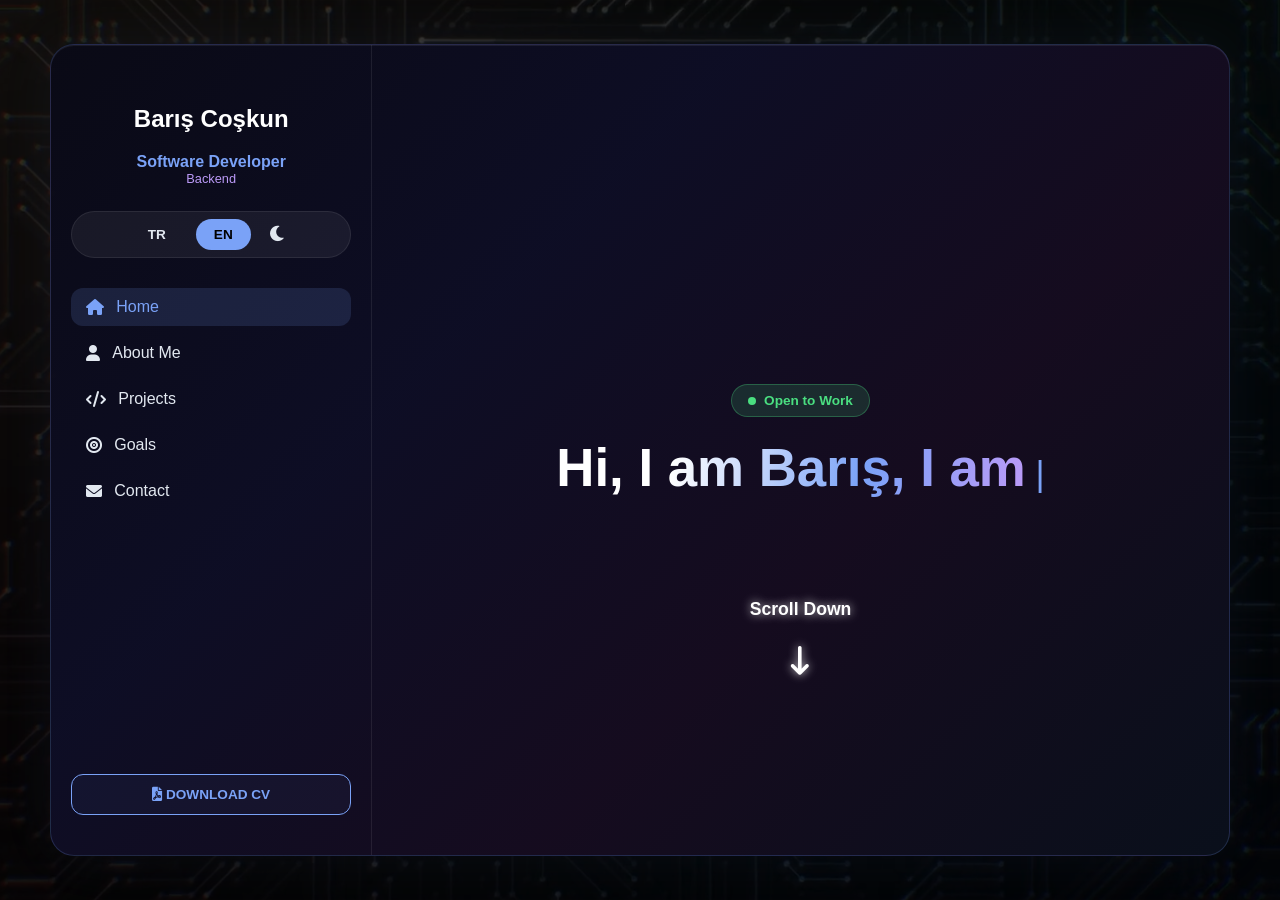
==== en.html @ 793bc461 "feat: aydınlık/karanlık tema geçişi ve localStorage desteği eklendi" ====
<!doctype html>
<html lang="en">
  <head>
    <meta charset="UTF-8" />
    <meta name="viewport" content="width=device-width, initial-scale=1.0" />
    <title>Barış Coşkun | Software Developer</title>
    <link
      rel="icon"
      type="image/png"
      href="https://img.icons8.com/color/48/source-code.png"
    />
    <link rel="stylesheet" href="style.css" />
    <link
      rel="stylesheet"
      href="https://cdnjs.cloudflare.com/ajax/libs/font-awesome/6.0.0/css/all.min.css"
    />
  </head>
  <body>
    <video
      autoplay
      muted
      loop
      playsinline
      poster="assets/poster.jpg"
      id="bg-video"
    >
      <source src="assets/Background.mp4" type="video/mp4" />
    </video>

    <div class="main-container">
      <nav class="sidebar">
        <div class="profile-header">
          <h2>Barış Coşkun</h2>
          <span class="role-main">Software Developer</span>
          <span class="role-sub">Backend</span>
        </div>

        <div class="lang-switcher">
          <a href="index.html" class="lang-btn">TR</a>
          <a href="en.html" class="lang-btn active">EN</a>
          <button id="theme-toggle" class="theme-btn" title="Change Theme">
            <i class="fa-solid fa-moon"></i>
          </button>
        </div>

        <ul class="nav-links">
          <li>
            <a href="#hero" class="active"
              ><i class="fa-solid fa-house"></i> Home</a
            >
          </li>
          <li>
            <a href="#hakkimda"><i class="fa-solid fa-user"></i> About Me</a>
          </li>
          <li>
            <a href="#projeler"><i class="fa-solid fa-code"></i> Projects</a>
          </li>
          <li>
            <a href="#hedefler"><i class="fa-solid fa-bullseye"></i> Goals</a>
          </li>
          <li>
            <a href="#iletisim"><i class="fa-solid fa-envelope"></i> Contact</a>
          </li>
        </ul>

        <div class="cv-section">
          <a href="assets/BARIŞ_COŞKUN_CV_EN.pdf" target="_blank" class="cv-btn"
            ><i class="fa-solid fa-file-pdf"></i> DOWNLOAD CV</a
          >
        </div>
      </nav>

      <main class="content-area">
        <section id="hero" class="page-section center-flex">
          <div class="status-badge"><span class="dot"></span> Open to Work</div>
          <div class="typing-box">
            <h1 id="typing-text-en"></h1>
            <span class="cursor">|</span>
          </div>
          <a
            href="assets/BARIŞ_COŞKUN_CV_EN.pdf"
            target="_blank"
            class="cv-btn mobile-cv-btn"
            ><i class="fa-solid fa-file-pdf"></i> DOWNLOAD CV</a
          >
          <a href="#hakkimda" class="scroll-indicator">
            <p>Scroll Down</p>
            <i class="fa-solid fa-arrow-down-long"></i>
          </a>
        </section>

        <section id="hakkimda" class="page-section">
          <h1 class="section-title">About Me</h1>
          <div class="about-grid">
            <div class="about-main">
              <img
                src="assets/IMG.jpg"
                alt="Barış Coşkun"
                class="main-avatar"
              />
              <p>
                As a <strong>24-year-old</strong> software developer, I have
                programmed myself to always improve and adapt to innovations. I
                don't just write code; I act with the passion of building
                efficient, sustainable, and solution-oriented systems.
              </p>
            </div>
            <div class="about-features">
              <div class="feature-item">
                <i class="fa-solid fa-bolt"></i>
                <div>
                  <h3>Passion for Learning</h3>
                  <p>
                    I put learning something new every day at the center of my
                    life to keep up with the speed of technology.
                  </p>
                </div>
              </div>
              <div class="feature-item">
                <i class="fa-solid fa-gears"></i>
                <div>
                  <h3>Technical Approach</h3>
                  <p>
                    While specializing in the .NET ecosystem, I strictly apply
                    Clean Code and N-Tier architecture principles.
                  </p>
                </div>
              </div>
              <div class="feature-item">
                <i class="fa-solid fa-brain"></i>
                <div>
                  <h3>Problem Solving</h3>
                  <p>
                    Analyzing complex backend problems and producing the most
                    performant solution is my biggest motivation.
                  </p>
                </div>
              </div>
            </div>
          </div>
        </section>

        <section id="projeler" class="page-section">
          <h1 class="section-title">Skills & Projects</h1>
          <p class="section-slogan">Technologies I use and systems I build.</p>

          <div class="tech-grid">
            <div class="tech-badge">
              <i class="fa-brands fa-microsoft" style="color: #7aa2f7"></i
              ><span>C# / .NET</span
              ><span class="tech-level high">Advanced</span>
            </div>
            <div class="tech-badge">
              <i class="fa-solid fa-server" style="color: #bb9af7"></i
              ><span>ASP.NET Core</span
              ><span class="tech-level high">Advanced</span>
            </div>
            <div class="tech-badge">
              <i class="fa-solid fa-database" style="color: #7aa2f7"></i
              ><span>SQL Server</span><span class="tech-level mid">Mid</span>
            </div>
            <div class="tech-badge">
              <i class="fa-solid fa-layer-group" style="color: #bb9af7"></i
              ><span>Entity Framework</span
              ><span class="tech-level mid">Mid</span>
            </div>
            <div class="tech-badge">
              <i class="fa-solid fa-key" style="color: #4ade80"></i
              ><span>JWT / Auth</span
              ><span class="tech-level high">Advanced</span>
            </div>
            <div class="tech-badge">
              <i class="fa-brands fa-github" style="color: #e2e8f0"></i
              ><span>Git / GitHub</span><span class="tech-level mid">Mid</span>
            </div>
            <div class="tech-badge">
              <i class="fa-solid fa-circle-nodes" style="color: #7aa2f7"></i
              ><span>REST API</span
              ><span class="tech-level high">Advanced</span>
            </div>
            <div class="tech-badge">
              <i class="fa-solid fa-vial" style="color: #ff9e64"></i
              ><span>Postman</span><span class="tech-level mid">Mid</span>
            </div>
            <div class="tech-badge">
              <i class="fa-brands fa-html5" style="color: #e06c75"></i
              ><span>HTML / CSS</span><span class="tech-level mid">Mid</span>
            </div>
            <div class="tech-badge">
              <i class="fa-brands fa-js" style="color: #e5c07b"></i
              ><span>JavaScript</span><span class="tech-level mid">Mid</span>
            </div>
          </div>

          <h2 class="projects-sub-title">
            <i class="fa-solid fa-code"></i> My Projects
          </h2>
          <div class="projects-grid">
            <div class="p-card">
              <div class="p-header">
                <h3>RecipeShare</h3>
                <span class="p-tag">.NET 8</span>
              </div>
              <p>Modern flavor-sharing platform based on Web API.</p>
              <button class="detail-btn" onclick="openModal('modal-recipe')">
                View Details
              </button>
            </div>
            <div class="p-card">
              <div class="p-header">
                <h3>FrejSnack</h3>
                <span class="p-tag">ASP.NET Core</span>
              </div>
              <p>Restaurant management system and smart reporting module.</p>
              <button class="detail-btn" onclick="openModal('modal-frej')">
                View Details
              </button>
            </div>
          </div>
          <div class="section-footer">
            <a
              href="https://github.com/bariscoskunl"
              target="_blank"
              class="pill-btn"
              ><i class="fa-brands fa-github"></i> View All Projects</a
            >
          </div>
        </section>

        <section id="hedefler" class="page-section">
          <h1 class="section-title">Future Goals</h1>
          <div class="goals-grid">
            <div class="goal-card">
              <i class="fa-solid fa-code-merge"></i>
              <h3>Technical Depth</h3>
              <p>
                Combining my .NET expertise with <b>React</b> to reach the
                highest level of Full-Stack competence.
              </p>
            </div>
            <div class="goal-card">
              <i class="fa-solid fa-server"></i>
              <h3>Architecture & DevOps</h3>
              <p>
                Mastering <b>Docker</b> and <b>Azure</b> to dominate cloud-based
                microservices.
              </p>
            </div>
            <div class="goal-card">
              <i class="fa-solid fa-microchip"></i>
              <h3>Artificial Intelligence</h3>
              <p>
                Integrating <b>AI tools</b> into my development processes to
                create AI-supported solutions.
              </p>
            </div>
            <div class="goal-card">
              <i class="fa-solid fa-pen-nib"></i>
              <h3>Content Creation</h3>
              <p>
                Publishing <b>10 technical articles</b> on Medium and pushing
                <b>10 full projects</b> to GitHub by year-end.
              </p>
            </div>
          </div>
        </section>

        <section id="iletisim" class="page-section center-flex">
          <h1 class="section-title">Get in Touch</h1>
          <p class="contact-sub">
            You can contact me for new projects, job opportunities, or just to
            chat about technology.
          </p>

          <div class="contact-primary">
            <a href="mailto:bariscoskun441@gmail.com" class="main-contact-btn">
              <i class="fa-solid fa-paper-plane"></i> Send an Email
            </a>
          </div>

          <div class="contact-socials">
            <p>Follow Me on Social Media</p>
            <div class="social-links">
              <a
                href="https://www.linkedin.com/in/bariscoskun441/"
                target="_blank"
                title="LinkedIn"
                ><i class="fa-brands fa-linkedin"></i
              ></a>
              <a
                href="https://github.com/bariscoskunl"
                target="_blank"
                title="GitHub"
                ><i class="fa-brands fa-github"></i
              ></a>
              <a
                href="https://medium.com/@bariscoskun441"
                target="_blank"
                title="Medium"
                ><i class="fa-brands fa-medium"></i
              ></a>
            </div>
          </div>
          <p class="footer-email">bariscoskun441@gmail.com</p>
        </section>
      </main>
    </div>

    <div id="modal-recipe" class="modal">
      <div class="modal-content">
        <span class="close" onclick="closeModal('modal-recipe')">&times;</span>
        <h2>RecipeShare Details</h2>
        <p>
          <strong>Technologies:</strong> .NET 8 Web API, Entity Framework Core,
          SQL Server, JWT, AJAX
        </p>
        <p>
          <strong>Features:</strong> Dynamic comment system working without page
          refresh, secure authorization based on JWT, and N-Tier architecture.
        </p>
        <a
          href="https://github.com/bariscoskunl/RecipeShare"
          target="_blank"
          class="cv-btn"
          ><i class="fa-brands fa-github"></i> View on GitHub</a
        >
      </div>
    </div>

    <div id="modal-frej" class="modal">
      <div class="modal-content">
        <span class="close" onclick="closeModal('modal-frej')">&times;</span>
        <h2>FrejSnack Details</h2>
        <p>
          <strong>Technologies:</strong> ASP.NET Core 8.0, Repository Pattern,
          iTextSharp, EPPlus
        </p>
        <p>
          <strong>Features:</strong> Reporting module with PDF and Excel
          support, session-based smart cart system, and fully controlled admin
          panel.
        </p>
        <a
          href="https://github.com/bariscoskunl/RestaurantApp"
          target="_blank"
          class="cv-btn"
          ><i class="fa-brands fa-github"></i> View on GitHub</a
        >
      </div>
    </div>

    <script src="script.js"></script>
  </body>
</html>
---- style.css ----
:root {
    --bg-dark: rgba(10, 10, 15, 0.93);
    --accent: #7aa2f7;
    --accent-purple: #bb9af7;
    --accent-green: #4ade80;
    --text-bright: #ffffff;
    --text-dim: #e2e8f0;
    --glass: rgba(255, 255, 255, 0.06);

    --bg-main: #000000;
    --bg-container: linear-gradient(135deg, rgba(10, 10, 22, 0.96) 0%, rgba(14, 14, 38, 0.96) 35%, rgba(22, 12, 32, 0.96) 65%, rgba(10, 16, 28, 0.96) 100%);
    --border-color: rgba(255, 255, 255, 0.08);
    --modal-bg: linear-gradient(135deg, #13131f 0%, #1a1228 100%);
}
.light-theme {
    /* Aydınlık Tema Renkleri */
    --bg-dark: rgba(240, 244, 250, 0.93);
    --accent: #3b82f6; /* Açık temada daha net okunacak bir mavi */
    --accent-purple: #8b5cf6; 
    --accent-green: #10b981; 
    --text-bright: #1e293b; /* Beyaz yerine koyu lacivert/gri başlıklar */
    --text-dim: #475569; /* Açık gri yerine orta gri metinler */
    --glass: rgba(255, 255, 255, 0.6); /* Açık temada cam efekti */
    
    --bg-main: #e2e8f0;
    --bg-container: linear-gradient(135deg, rgba(255, 255, 255, 0.95) 0%, rgba(248, 250, 252, 0.95) 100%);
    --border-color: rgba(0, 0, 0, 0.1);
    --modal-bg: linear-gradient(135deg, #ffffff 0%, #f8fafc 100%);
}

/* Özel </> İmleci */
body, html {
    margin: 0; padding: 0; box-sizing: border-box; font-family: 'Segoe UI', sans-serif; scroll-behavior: smooth;
    cursor: url("data:image/svg+xml,%3Csvg xmlns='http://www.w3.org/2000/svg' width='48' height='48' viewBox='0 0 48 48'%3E%3Ccircle cx='6' cy='6' r='4' fill='%237aa2f7' stroke='white' stroke-width='1.5'/%3E%3Ctext x='14' y='22' font-size='16' fill='%237aa2f7' font-family='monospace' font-weight='bold'%3E%26lt;/ %26gt;%3C/text%3E%3C/svg%3E") 6 6, auto;
}

/* Yeşil Nokta + </> (Linkler üzerinde) */
a, button, .close, .cv-btn, .lang-btn, .detail-btn, .pill-btn, .main-contact-btn, .top-link-btn {
    cursor: url("data:image/svg+xml,%3Csvg xmlns='http://www.w3.org/2000/svg' width='48' height='48' viewBox='0 0 48 48'%3E%3Ccircle cx='6' cy='6' r='4' fill='%234ade80' stroke='white' stroke-width='1.5'/%3E%3Ctext x='14' y='22' font-size='16' fill='%234ade80' font-family='monospace' font-weight='bold'%3E%26lt;/ %26gt;%3C/text%3E%3C/svg%3E") 6 6, pointer !important;
}

#bg-video { position: fixed; top: 0; left: 0; width: 100%; height: 100%; z-index: -1; object-fit: cover; filter: brightness(0.35); }

body {
   min-height: 100vh;
    display: flex;
    align-items: center;
    justify-content: center;
    background-color: var(--bg-main); /* #000 yerine */
    overflow-x: hidden;
    transition: background-color 0.4s ease, color 0.4s ease;
}

.main-container {
    display: flex; width: 92%; max-width: 1300px; height: 90vh;
    background: var(--bg-container); /* Sabit gradient yerine */
    backdrop-filter: blur(25px); border-radius: 24px; border: 1px solid rgba(122, 162, 247, 0.2);
    box-shadow: 0 0 60px rgba(122, 162, 247, 0.06), inset 0 1px 0 rgba(255,255,255,0.07);
    transition: background 0.4s ease;
}

/* Sidebar */
.sidebar {
     width: 280px; padding: 40px 20px; border-right: 1px solid var(--border-color); display: flex; flex-direction: column; text-align: center; position: relative; z-index: 10;
     }
.profile-header h2 { color: var(--text-bright); font-size: 1.5rem; }
.role-main { display: block; color: var(--accent); font-weight: 600; margin-top: 5px; }
.role-sub { display: block; color: var(--accent-purple); font-size: 0.8rem; margin-bottom: 25px; }

.lang-switcher { 
    display: inline-flex; 
    justify-content: center; 
    background: var(--glass);
    padding: 7px; 
    border-radius: 30px; 
    margin-bottom: 30px; 
    border: 1px solid var(--border-color);
    position: relative; 
    z-index: 9999;
    gap: 12px; 
}
.lang-btn { 
    text-decoration: none; 
    color: var(--text-dim); 
    font-size: 0.85rem; 
    font-weight: bold; 
    padding: 8px 18px; 
    border-radius: 20px; 
    transition: 0.3s; 
}
.lang-btn.active { color: #000; background: var(--accent); }
.theme-btn {
    background: none; border: none; color: var(--text-dim); 
    cursor: pointer; font-size: 1.1rem; transition: 0.3s;
}
.theme-btn:hover { color: var(--accent); transform: scale(1.1); }

.nav-links { list-style: none; flex-grow: 1; text-align: left; padding: 0; margin: 0; }
.nav-links li { margin-bottom: 8px; }
.nav-links a { color: var(--text-dim); text-decoration: none; display: flex; align-items: center; gap: 12px; padding: 10px 15px; border-radius: 12px; transition: 0.3s; font-weight: 500; }
.nav-links a:hover, .nav-links a.active { background: rgba(122, 162, 247, 0.15); color: var(--accent); }

.cv-btn { display: block; text-align: center; text-decoration: none; padding: 12px; border: 1px solid var(--accent); border-radius: 12px; color: var(--accent); font-weight: bold; transition: 0.3s; font-size: 0.85rem; background: rgba(122, 162, 247, 0.05); }
.cv-btn:hover { background: var(--accent); color: #000; }
.mobile-cv-btn { display: none; } /* Masaüstünde görünmez */

/* Özel ve İnce Scrollbar */
.content-area { flex: 1; overflow-y: auto; padding: 0 50px; scroll-behavior: smooth; }
.content-area::-webkit-scrollbar { width: 6px; }
.content-area::-webkit-scrollbar-track { background: rgba(255,255,255,0.02); border-radius: 10px; }
.content-area::-webkit-scrollbar-thumb { background: rgba(122, 162, 247, 0.3); border-radius: 10px; }
.content-area::-webkit-scrollbar-thumb:hover { background: rgba(122, 162, 247, 0.6); }

.page-section { min-height: 100%; padding: 80px 0; display: flex; flex-direction: column; justify-content: center; border-bottom: 1px solid var(--border-color); }
.center-flex { align-items: center; text-align: center; }

/* Gradient Başlıklar */
.section-title { font-size: 2.2rem; margin-bottom: 10px; position: relative; background: linear-gradient(90deg, var(--text-bright) 55%, var(--accent) 100%); -webkit-background-clip: text; -webkit-text-fill-color: transparent; background-clip: text; }
.section-title::before { content: ''; display: block; width: 36px; height: 3px; background: linear-gradient(90deg, var(--accent), var(--accent-purple)); border-radius: 2px; margin-bottom: 12px; }

.section-slogan { font-size: 1.05rem; color: var(--accent-purple); margin-bottom: 40px; font-weight: 500; letter-spacing: 0.5px; }

/* Hero */
.status-badge { background: rgba(74, 222, 128, 0.15); color: var(--accent-green); padding: 8px 16px; border-radius: 20px; font-size: 0.85rem; font-weight: bold; display: inline-flex; align-items: center; gap: 8px; margin-bottom: 20px; border: 1px solid rgba(74, 222, 128, 0.3); }
.status-badge .dot { width: 8px; height: 8px; background: var(--accent-green); border-radius: 50%; animation: pulse 2s infinite; }
@keyframes pulse { 0% { opacity: 1; } 50% { opacity: 0.3; } 100% { opacity: 1; } }

/* Daktilo Metni */
.typing-box { font-size: 2.2rem; font-weight: bold; margin-bottom: 20px; min-height: 4rem;}
.typing-box h1 { 
    background: linear-gradient(100deg, var(--text-bright) 25%, var(--accent) 65%, var(--accent-purple) 100%); 
    -webkit-background-clip: text; -webkit-text-fill-color: transparent; background-clip: text; display: inline; 
}
.cursor { color: var(--accent); font-weight: 300; animation: blink 1s step-end infinite; }
@keyframes blink { 0%, 100% { opacity: 1; } 50% { opacity: 0; } }

/* Üst Üste Binmeyi Önleyen Scroll İndikatörü */
.scroll-indicator { margin-top: 60px; color: #ffffff; font-size: 1.1rem; font-weight: bold; display: flex; flex-direction: column; align-items: center; gap: 10px; animation: bounce 2s infinite; text-shadow: 0 0 10px rgba(255,255,255,0.8);text-decoration: none !important; }
.scroll-indicator i { font-size: 1.8rem; color: #ffffff; }
@keyframes bounce { 0%, 20%, 50%, 80%, 100% { transform: translateY(0); } 40% { transform: translateY(-10px); } 60% { transform: translateY(-5px); } }

/* Hakkımda */
.about-grid { display: grid; grid-template-columns: 1fr 1.5fr; gap: 40px; align-items: center; margin-top: 30px; }
.main-avatar { width: 180px; height: 180px; border-radius: 30px; object-fit: cover; margin-bottom: 20px; border: 2px solid var(--accent); box-shadow: 0 0 28px rgba(122, 162, 247, 0.4); transition: 0.4s; }
.main-avatar:hover { box-shadow: 0 0 45px rgba(122, 162, 247, 0.6); }

.about-main p { color: var(--text-dim); font-size: 1.05rem; line-height: 1.8; }
.about-main strong { color: var(--accent); font-size: 1.15rem; }

.feature-item { display: flex; gap: 20px; margin-bottom: 20px; background: var(--glass); padding: 20px; border-radius: 15px; border: 1px solid var(--border-color); }
.feature-item i { font-size: 1.5rem; color: var(--accent); margin-top: 5px; }
.feature-item h3 { font-size: 1.1rem; color: var(--text-bright); margin-bottom: 5px; }
.feature-item p { color: var(--text-dim); font-size: 0.95rem; line-height: 1.6; }

/* Teknoloji Badge leri */
.tech-grid { display: flex; flex-wrap: wrap; gap: 12px; margin-bottom: 50px; }
.tech-badge { display: flex; align-items: center; gap: 10px; background: var(--glass); border: 1px solid rgba(122, 162, 247, 0.18); border-radius: 14px; padding: 10px 18px; transition: 0.3s; }
.tech-badge:hover { border-color: var(--accent); background: rgba(122, 162, 247, 0.1); transform: translateY(-3px); }
.tech-badge i { font-size: 1.3rem; }
.tech-badge span { color: var(--text-bright); font-size: 0.9rem; font-weight: 600; }
.tech-badge .tech-level { font-size: 0.72rem; font-weight: bold; padding: 2px 8px; border-radius: 20px; background: rgba(122, 162, 247, 0.15); color: var(--accent); margin-left: 4px; }
.tech-badge .tech-level.mid { background: rgba(187, 154, 247, 0.15); color: var(--accent-purple); }
.tech-badge .tech-level.high { background: rgba(74, 222, 128, 0.15); color: var(--accent-green); }

.projects-sub-title { font-size: 1.3rem; color: var(--text-bright); font-weight: 600; margin-bottom: 20px; margin-top: 40px; display: flex; align-items: center; gap: 10px; }
.projects-sub-title i { color: var(--accent); font-size: 1.1rem; }

/* Projeler */
.projects-grid { display: grid; grid-template-columns: repeat(auto-fit, minmax(300px, 1fr)); gap: 20px; width: 100%; }
.p-card { background: var(--glass); padding: 30px; border-radius: 20px; border: 1px solid var(--border-color); transition: 0.3s; }
.p-card:hover { border-color: var(--accent); transform: translateY(-5px); background: rgba(122, 162, 247, 0.05); }
.p-header { display: flex; justify-content: space-between; margin-bottom: 15px; align-items: center; }
.p-header h3 { color: var(--text-bright); }
.p-tag { font-size: 0.75rem; color: var(--accent); background: rgba(122, 162, 247, 0.15); padding: 4px 10px; border-radius: 6px; font-weight: bold; }
.p-card p { color: var(--text-dim); font-size: 0.95rem; line-height: 1.6; margin-bottom: 15px; }
.detail-btn { background: transparent; border: 1px solid var(--accent); color: var(--accent); padding: 8px 15px; border-radius: 8px; font-weight: bold; transition: 0.3s; width: 100%; margin-top: 10px; }
.detail-btn:hover { background: var(--accent); color: #000; }
.section-footer { margin-top: 40px; text-align: center; }
.pill-btn { display: inline-flex; align-items: center; gap: 8px; text-decoration: none; padding: 10px 22px; border-radius: 30px; border: 1px solid rgba(122,162,247,0.4); color: var(--accent); font-weight: 600; font-size: 0.95rem; transition: 0.3s; }
.pill-btn:hover { background: rgba(122,162,247,0.1); border-color: var(--accent); }

/* Hedefler (2x2) */
.goals-grid { display: grid; grid-template-columns: repeat(2, 1fr); gap: 20px; margin-top: 30px; }
.goal-card { background: var(--glass); padding: 30px; border-radius: 20px; text-align: center; border: 1px solid var(--border-color); transition: 0.3s; }
.goal-card:hover { border-color: var(--accent); transform: translateY(-3px); }
.goal-card i { font-size: 2.5rem; color: var(--accent); margin-bottom: 20px; }
.goal-card h3 { color: var(--text-bright); margin-bottom: 10px; font-size: 1.1rem; }
.goal-card p { color: var(--text-dim); font-size: 0.95rem; line-height: 1.5; }
.goal-card b { color: var(--accent); }

/* İletişim */
.contact-sub { color: var(--text-dim); margin-bottom: 30px; font-size: 1.1rem; }
.main-contact-btn { display: inline-flex; align-items: center; gap: 10px; background: linear-gradient(135deg, var(--accent) 0%, var(--accent-purple) 100%); color: #000; padding: 15px 40px; border-radius: 40px; text-decoration: none; font-weight: bold; font-size: 1.1rem; transition: 0.3s; }
.main-contact-btn:hover { transform: scale(1.05); box-shadow: 0 0 25px rgba(122, 162, 247, 0.45); }

.contact-socials { margin-top: 60px; }
.contact-socials p { color: var(--text-bright); font-weight: bold; margin-bottom: 15px; font-size: 1.1rem; }
.social-links { display: flex; gap: 25px; justify-content: center; }
.social-links a { display: flex; justify-content: center; align-items: center; width: 50px; height: 50px; background: var(--glass); border-radius: 50%; border: 1px solid var(--border-color); text-decoration: none; transition: 0.3s; }
.social-links i { font-size: 1.5rem; color: var(--text-bright); transition: 0.3s; }
.social-links a:hover { border-color: var(--accent); background: rgba(122, 162, 247, 0.1); transform: translateY(-5px); }
.social-links a:hover i { color: var(--accent); }
.footer-email { margin-top: 40px; font-size: 0.95rem; color: var(--text-dim); opacity: 0.7; }

/* Modallar */
.modal { display: none; position: fixed; z-index: 1000; left: 0; top: 0; width: 100%; height: 100%; background: rgba(0,0,0,0.8); backdrop-filter: blur(5px); justify-content: center; align-items: center; }
.modal-content { background: var(--modal-bg); padding: 40px; border-radius: 24px; width: 90%; max-width: 600px; color: var(--text-bright); position: relative; border: 1px solid var(--accent); box-shadow: 0 10px 40px rgba(0,0,0,0.5); }
.close { position: absolute; right: 25px; top: 15px; font-size: 2rem; cursor: pointer; color: var(--text-dim); transition: 0.3s; }
.close:hover { color: #ff4d4d; }
.modal-content h2 { color: var(--accent); margin-bottom: 15px; border-bottom: 1px solid rgba(255,255,255,0.1); padding-bottom: 10px; }
.modal-content p { margin: 15px 0; color: var(--text-dim); line-height: 1.6; font-size: 1.05rem; }
.modal-content strong { color: var(--text-bright); }
.modal-content .cv-btn { margin-top: 25px; display: inline-flex; justify-content: center; align-items: center; gap: 8px; width: auto; padding: 10px 25px; }

/* 📱 MOBİL GÖRÜNÜM (SORUNSUZ YAPI) 📱 */
@media (max-width: 768px) {
    /* 1. Ana Konteyner: Kayma sorunlarını engellemek için genişliği %100 yapıp taşmaları gizliyoruz */
    .main-container {
        flex-direction: column;
        height: 100dvh;
        width: 100%;
        max-width: 100%;
        border-radius: 0;
        border: none;
        overflow-x: hidden; 
    }

    /* 2. Sidebar -> Üst Header'a Dönüşüm: Boşluk sorununu burada çözüyoruz */
    .sidebar { 
        width: 100%; 
        padding: 15px 20px; 
        border-right: none; 
        border-bottom: 1px solid var(--border-color); 
        display: grid;
        grid-template-areas: 
            "profile lang"
            "nav nav";
        grid-template-columns: 1fr auto;
        gap: 12px;
        text-align: left;
        box-sizing: border-box; /* Padding'in genişliği bozmasını engeller */
    }

    .profile-header { grid-area: profile; }
    .profile-header h2 { font-size: 1.2rem; margin: 0; }
    .role-main { font-size: 0.8rem; margin-top: 2px; }
    .role-sub { display: none; } 

    /* 3. Dil Seçici: Sağ üst köşeye sabitleme */
    .lang-switcher { 
        grid-area: lang; 
        margin: 0; 
        padding: 5px;
        align-self: center;
    }

    .lang-btn {
        font-size: 0.75rem;
        padding: 5px 12px;
    }

    /* 4. Navigasyon: Yatayda kaydırılabilir, şık bir menü */
    .nav-links { 
        grid-area: nav; 
        display: flex; 
        overflow-x: auto; 
        gap: 8px; 
        padding: 5px 0; 
        margin: 0;
        scrollbar-width: none; 
    }
    
    .nav-links::-webkit-scrollbar { display: none; } 

    .nav-links li { margin: 0; }
    .nav-links a { 
        white-space: nowrap; 
        font-size: 0.8rem; 
        padding: 8px 12px; 
        background: rgba(122, 162, 247, 0.05);
    }

    .cv-section { display: none; } 

    /* 5. İçerik Alanı: Padding ayarları */
    .content-area { 
        padding: 0 15px; 
        width: 100%;
        box-sizing: border-box;
    }

    /* 6. Hero & Metin: Ekranın taşmasını önlemek için font küçültme */
    .typing-box { 
        font-size: 1.5rem; 
        min-height: 3.5rem; 
        margin-bottom: 10px; 
    }

    .mobile-cv-btn { 
        display: inline-flex; 
        margin-top: 20px; 
        width: 100%; 
        justify-content: center;
    }

    /* 7. Izgara Yapıları: Tek sütuna düşürme */
    .about-grid, .goals-grid, .tech-grid { 
        grid-template-columns: 1fr; 
        gap: 20px; 
    }
    
    .main-avatar { width: 140px; height: 140px; }
    
    .goal-card i { font-size: 2rem; }
}
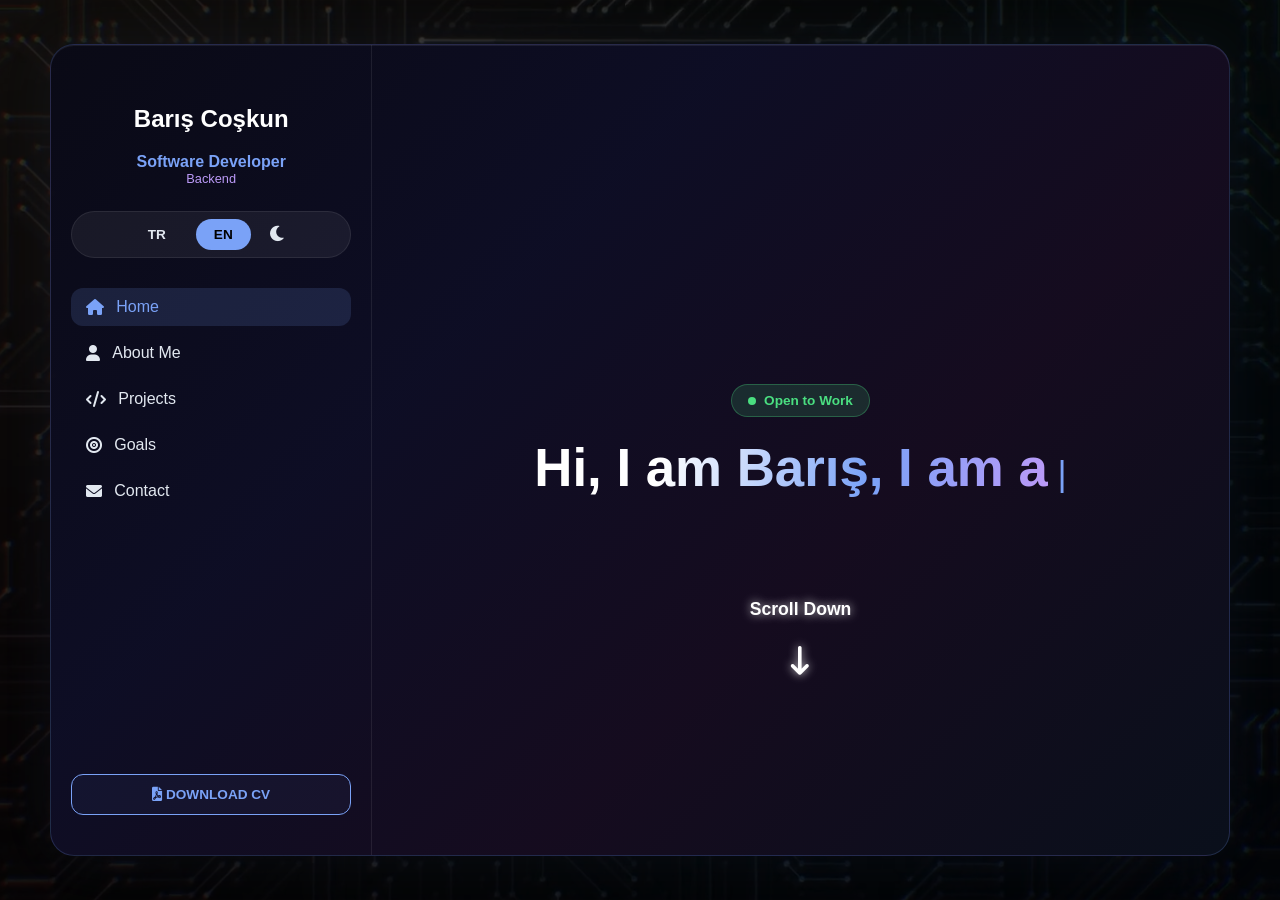
==== commit a2d629cf: "chore: ziyaretçi takibi için google analytics kodu eklendi" ====
--- a/en.html
+++ b/en.html
@@ -1,6 +1,19 @@
 <!doctype html>
 <html lang="en">
   <head>
+    <script
+      async
+      src="https://www.googletagmanager.com/gtag/js?id=G-8DLHVGF282"
+    ></script>
+    <script>
+      window.dataLayer = window.dataLayer || [];
+      function gtag() {
+        dataLayer.push(arguments);
+      }
+      gtag("js", new Date());
+
+      gtag("config", "G-8DLHVGF282");
+    </script>
     <meta charset="UTF-8" />
     <meta name="viewport" content="width=device-width, initial-scale=1.0" />
     <title>Barış Coşkun | Software Developer</title>
--- a/style.css
+++ b/style.css
@@ -137,6 +137,12 @@
 /* Üst Üste Binmeyi Önleyen Scroll İndikatörü */
 .scroll-indicator { margin-top: 60px; color: #ffffff; font-size: 1.1rem; font-weight: bold; display: flex; flex-direction: column; align-items: center; gap: 10px; animation: bounce 2s infinite; text-shadow: 0 0 10px rgba(255,255,255,0.8);text-decoration: none !important; }
 .scroll-indicator i { font-size: 1.8rem; color: #ffffff; }
+/* Aydınlık Temada "Aşağı Kaydır" Yazı ve Ok Rengi */
+.light-theme .scroll-indicator,
+.light-theme .scroll-indicator i {
+    color: var(--text-bright) !important;
+    text-shadow: none;
+}
 @keyframes bounce { 0%, 20%, 50%, 80%, 100% { transform: translateY(0); } 40% { transform: translateY(-10px); } 60% { transform: translateY(-5px); } }
 
 /* Hakkımda */
@@ -212,9 +218,9 @@
 .modal-content strong { color: var(--text-bright); }
 .modal-content .cv-btn { margin-top: 25px; display: inline-flex; justify-content: center; align-items: center; gap: 8px; width: auto; padding: 10px 25px; }
 
-/* 📱 MOBİL GÖRÜNÜM (SORUNSUZ YAPI) 📱 */
+/* 📱 MOBİL GÖRÜNÜM 📱 */
 @media (max-width: 768px) {
-    /* 1. Ana Konteyner: Kayma sorunlarını engellemek için genişliği %100 yapıp taşmaları gizliyoruz */
+    /* 1. Ana Konteyner */
     .main-container {
         flex-direction: column;
         height: 100dvh;
@@ -225,7 +231,7 @@
         overflow-x: hidden; 
     }
 
-    /* 2. Sidebar -> Üst Header'a Dönüşüm: Boşluk sorununu burada çözüyoruz */
+    /* 2. Sidebar  */
     .sidebar { 
         width: 100%; 
         padding: 15px 20px; 
@@ -238,7 +244,7 @@
         grid-template-columns: 1fr auto;
         gap: 12px;
         text-align: left;
-        box-sizing: border-box; /* Padding'in genişliği bozmasını engeller */
+        box-sizing: border-box; 
     }
 
     .profile-header { grid-area: profile; }
@@ -246,7 +252,7 @@
     .role-main { font-size: 0.8rem; margin-top: 2px; }
     .role-sub { display: none; } 
 
-    /* 3. Dil Seçici: Sağ üst köşeye sabitleme */
+    /* 3. Dil Seçici*/
     .lang-switcher { 
         grid-area: lang; 
         margin: 0; 
@@ -259,7 +265,7 @@
         padding: 5px 12px;
     }
 
-    /* 4. Navigasyon: Yatayda kaydırılabilir, şık bir menü */
+    /* 4. Navigasyon */
     .nav-links { 
         grid-area: nav; 
         display: flex; 
@@ -282,14 +288,14 @@
 
     .cv-section { display: none; } 
 
-    /* 5. İçerik Alanı: Padding ayarları */
+    /* 5. İçerik Alanı */
     .content-area { 
         padding: 0 15px; 
         width: 100%;
         box-sizing: border-box;
     }
 
-    /* 6. Hero & Metin: Ekranın taşmasını önlemek için font küçültme */
+    /* 6. Hero & Metin */
     .typing-box { 
         font-size: 1.5rem; 
         min-height: 3.5rem; 
@@ -303,7 +309,7 @@
         justify-content: center;
     }
 
-    /* 7. Izgara Yapıları: Tek sütuna düşürme */
+    /* 7. Izgara Yapıları */
     .about-grid, .goals-grid, .tech-grid { 
         grid-template-columns: 1fr; 
         gap: 20px; 
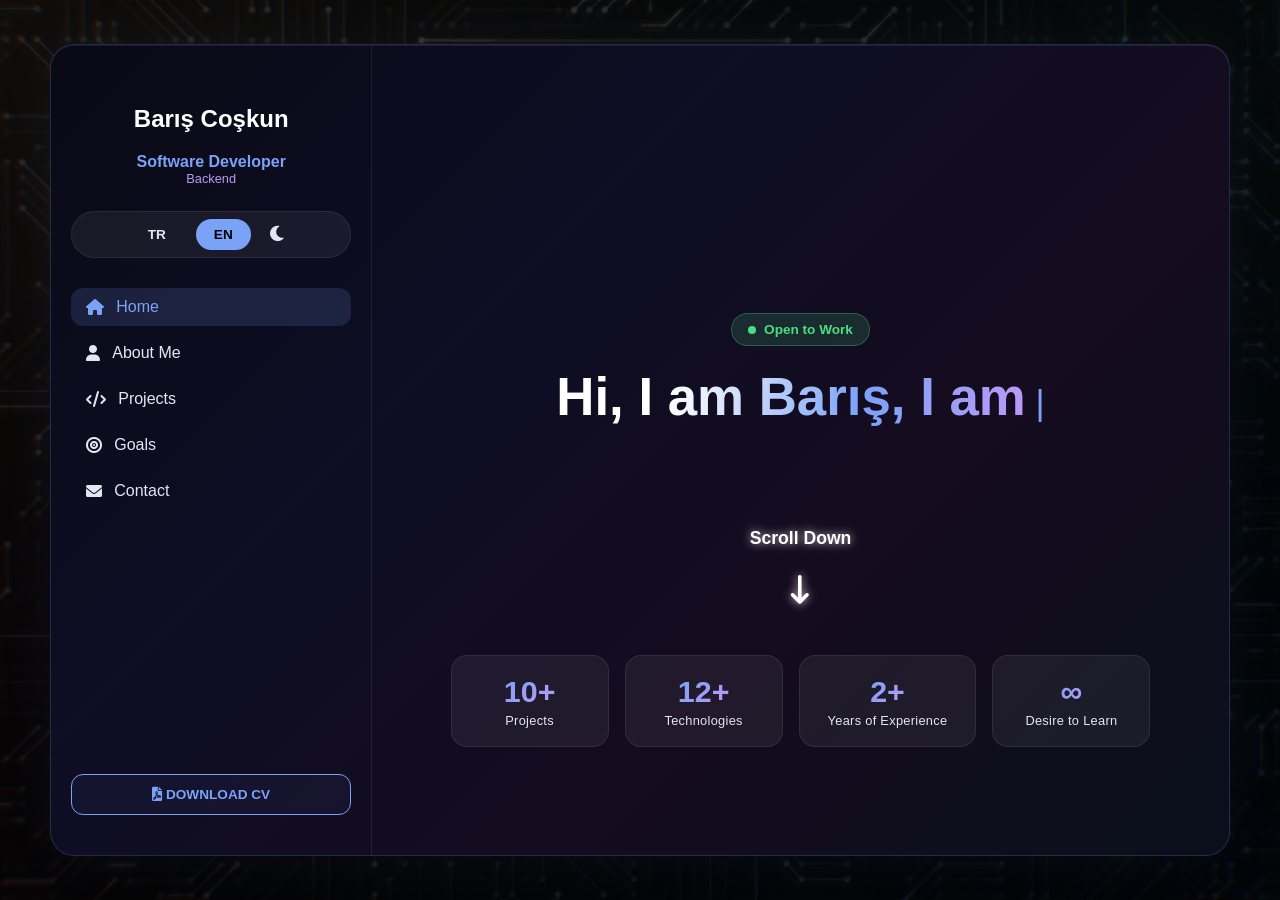
==== commit d4398202: "feat: hero bölümüne istatistik satırı ekleme (projeler, teknoloji, deneyim)" ====
--- a/en.html
+++ b/en.html
@@ -100,6 +100,25 @@
             <p>Scroll Down</p>
             <i class="fa-solid fa-arrow-down-long"></i>
           </a>
+          <!-- STATS -->
+          <div class="stats-row">
+            <div class="stat-item">
+              <span class="stat-num">10+</span>
+              <span class="stat-label">Projects</span>
+            </div>
+            <div class="stat-item">
+              <span class="stat-num">12+</span>
+              <span class="stat-label">Technologies</span>
+            </div>
+            <div class="stat-item">
+              <span class="stat-num">2+</span>
+              <span class="stat-label">Years of Experience</span>
+            </div>
+            <div class="stat-item">
+              <span class="stat-num">∞</span>
+              <span class="stat-label">Desire to Learn</span>
+            </div>
+          </div>
         </section>
 
         <section id="hakkimda" class="page-section">
--- a/style.css
+++ b/style.css
@@ -319,3 +319,60 @@
     
     .goal-card i { font-size: 2rem; }
 }
+/* Stats Row */
+.stats-row {
+    display: flex;
+    gap: 16px;
+    flex-wrap: wrap;
+    justify-content: center;
+    margin-top: 50px;
+}
+
+.stat-item {
+    display: flex;
+    flex-direction: column;
+    align-items: center;
+    gap: 4px;
+    background: var(--glass);
+    border: 1px solid var(--border-color);
+    border-radius: 16px;
+    padding: 18px 28px;
+    min-width: 100px;
+    transition: 0.3s;
+}
+
+.stat-item:hover {
+    border-color: var(--accent);
+    transform: translateY(-3px);
+    background: rgba(122, 162, 247, 0.08);
+}
+
+.stat-num {
+    font-size: 1.9rem;
+    font-weight: 700;
+    background: linear-gradient(135deg, var(--accent), var(--accent-purple));
+    -webkit-background-clip: text;
+    -webkit-text-fill-color: transparent;
+    background-clip: text;
+}
+
+.stat-label {
+    font-size: 0.8rem;
+    color: var(--text-dim);
+    font-weight: 500;
+    letter-spacing: 0.3px;
+}
+
+/* Mobil */
+@media (max-width: 768px) {
+    .stats-row {
+        gap: 10px;
+        margin-top: 30px;
+    }
+    .stat-item {
+        padding: 14px 18px;
+        min-width: 80px;
+    }
+    .stat-num { font-size: 1.5rem; }
+    .stat-label { font-size: 0.75rem; }
+}
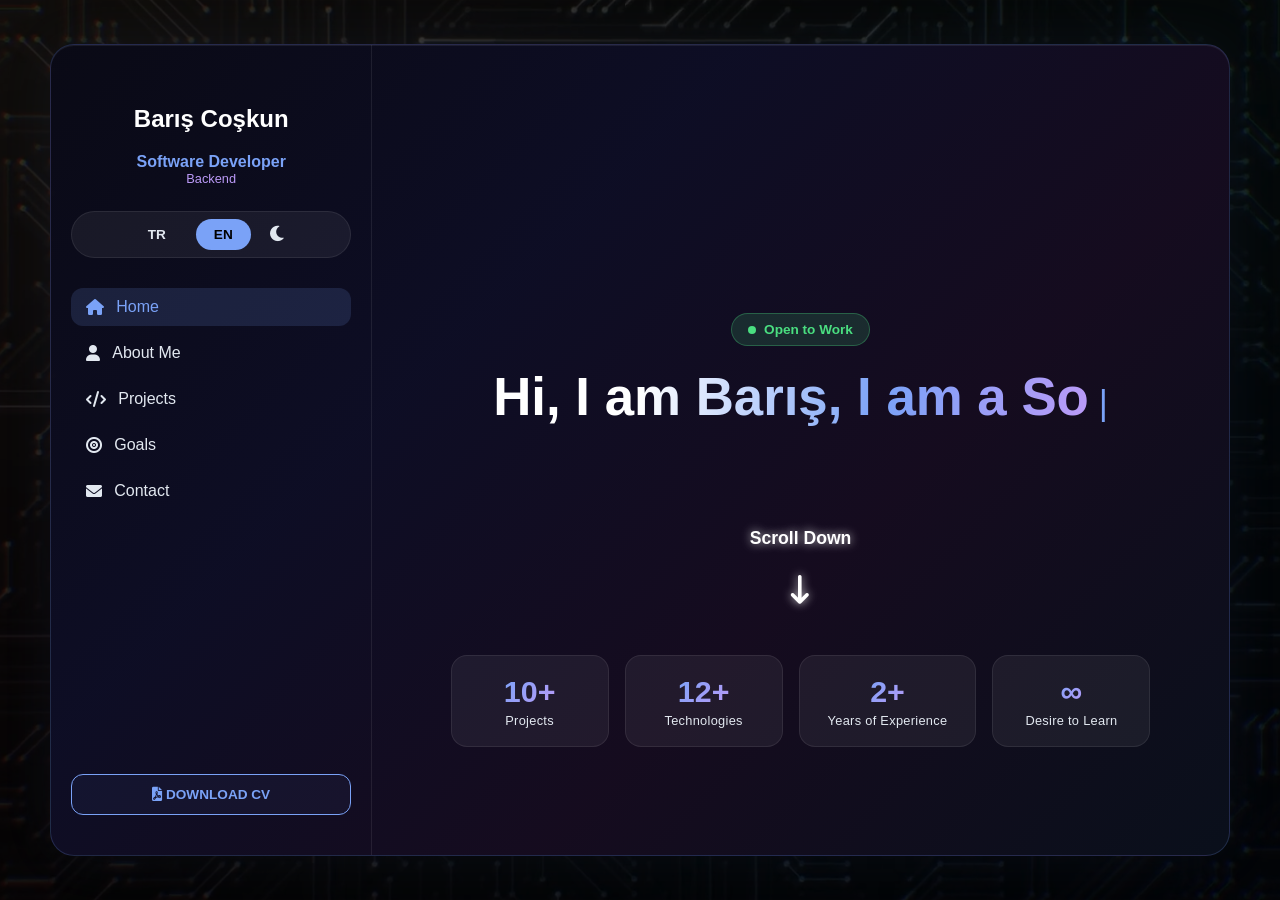
==== commit dbb792a7: "Portfolio teknolojileri güncellendi ve React eklendi" ====
--- a/en.html
+++ b/en.html
@@ -178,49 +178,69 @@
 
           <div class="tech-grid">
             <div class="tech-badge">
-              <i class="fa-brands fa-microsoft" style="color: #7aa2f7"></i
-              ><span>C# / .NET</span
-              ><span class="tech-level high">Advanced</span>
-            </div>
-            <div class="tech-badge">
-              <i class="fa-solid fa-server" style="color: #bb9af7"></i
-              ><span>ASP.NET Core</span
-              ><span class="tech-level high">Advanced</span>
-            </div>
-            <div class="tech-badge">
-              <i class="fa-solid fa-database" style="color: #7aa2f7"></i
-              ><span>SQL Server</span><span class="tech-level mid">Mid</span>
-            </div>
-            <div class="tech-badge">
-              <i class="fa-solid fa-layer-group" style="color: #bb9af7"></i
-              ><span>Entity Framework</span
-              ><span class="tech-level mid">Mid</span>
-            </div>
-            <div class="tech-badge">
-              <i class="fa-solid fa-key" style="color: #4ade80"></i
-              ><span>JWT / Auth</span
-              ><span class="tech-level high">Advanced</span>
-            </div>
-            <div class="tech-badge">
-              <i class="fa-brands fa-github" style="color: #e2e8f0"></i
-              ><span>Git / GitHub</span><span class="tech-level mid">Mid</span>
-            </div>
-            <div class="tech-badge">
-              <i class="fa-solid fa-circle-nodes" style="color: #7aa2f7"></i
-              ><span>REST API</span
-              ><span class="tech-level high">Advanced</span>
-            </div>
-            <div class="tech-badge">
-              <i class="fa-solid fa-vial" style="color: #ff9e64"></i
-              ><span>Postman</span><span class="tech-level mid">Mid</span>
-            </div>
-            <div class="tech-badge">
-              <i class="fa-brands fa-html5" style="color: #e06c75"></i
-              ><span>HTML / CSS</span><span class="tech-level mid">Mid</span>
-            </div>
-            <div class="tech-badge">
-              <i class="fa-brands fa-js" style="color: #e5c07b"></i
-              ><span>JavaScript</span><span class="tech-level mid">Mid</span>
+              <i class="fa-brands fa-microsoft" style="color: #7aa2f7"></i>
+              <span>C# / .NET</span>
+              <span class="tech-level high">Advanced</span>
+            </div>
+
+            <div class="tech-badge">
+              <i class="fa-solid fa-server" style="color: #bb9af7"></i>
+              <span>ASP.NET Core</span>
+              <span class="tech-level high">Advanced</span>
+            </div>
+
+            <div class="tech-badge">
+              <i class="fa-solid fa-circle-nodes" style="color: #7aa2f7"></i>
+              <span>REST API</span>
+              <span class="tech-level high">Advanced</span>
+            </div>
+
+            <div class="tech-badge">
+              <i class="fa-solid fa-key" style="color: #4ade80"></i>
+              <span>JWT / Auth</span>
+              <span class="tech-level high">Advanced</span>
+            </div>
+
+            <div class="tech-badge">
+              <i class="fa-solid fa-database" style="color: #7aa2f7"></i>
+              <span>SQL Server</span>
+              <span class="tech-level mid">Intermediate</span>
+            </div>
+
+            <div class="tech-badge">
+              <i class="fa-solid fa-layer-group" style="color: #bb9af7"></i>
+              <span>Entity Framework</span>
+              <span class="tech-level mid">Intermediate</span>
+            </div>
+
+            <div class="tech-badge">
+              <i class="fa-brands fa-github" style="color: #e2e8f0"></i>
+              <span>Git / GitHub</span>
+              <span class="tech-level mid">Intermediate</span>
+            </div>
+
+            <div class="tech-badge">
+              <i class="fa-solid fa-vial" style="color: #ff9e64"></i>
+              <span>Postman</span>
+              <span class="tech-level mid">Intermediate</span>
+            </div>
+
+            <div class="tech-badge">
+              <i class="fa-brands fa-html5" style="color: #e06c75"></i>
+              <span>HTML / CSS</span>
+              <span class="tech-level mid">Intermediate</span>
+            </div>
+
+            <div class="tech-badge">
+              <i class="fa-brands fa-js" style="color: #e5c07b"></i>
+              <span>JavaScript</span>
+              <span class="tech-level mid">Intermediate</span>
+            </div>
+
+            <div class="tech-badge">
+              <i class="fa-brands fa-react" style="color: #61dafb"></i>
+              <span>React</span>
+              <span class="tech-level low">Beginner</span>
             </div>
           </div>
 
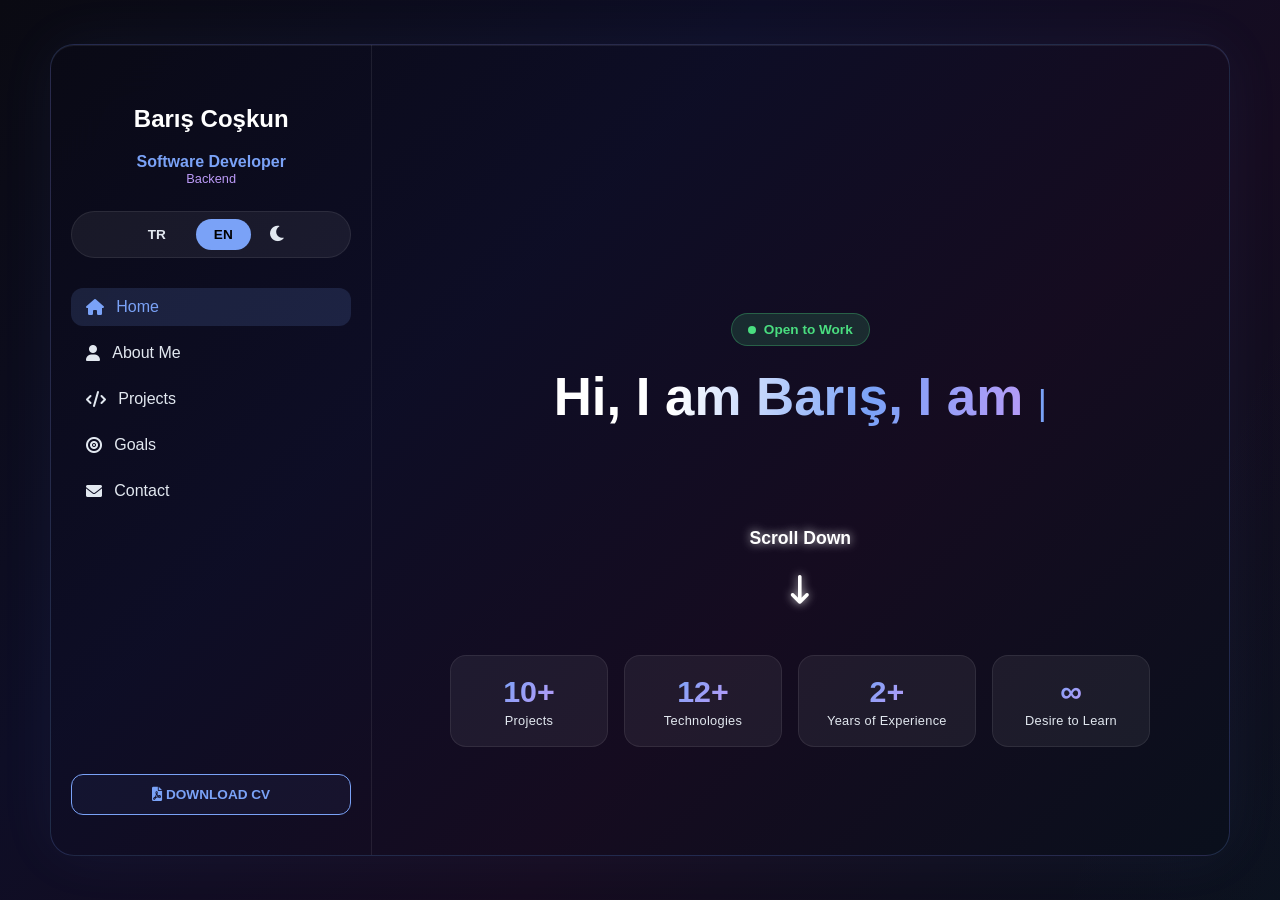
==== commit 960d813f: "docs: update README with dynamic JSON architecture and performance refactoring" ====
--- a/en.html
+++ b/en.html
@@ -247,28 +247,7 @@
           <h2 class="projects-sub-title">
             <i class="fa-solid fa-code"></i> My Projects
           </h2>
-          <div class="projects-grid">
-            <div class="p-card">
-              <div class="p-header">
-                <h3>RecipeShare</h3>
-                <span class="p-tag">.NET 8</span>
-              </div>
-              <p>Modern flavor-sharing platform based on Web API.</p>
-              <button class="detail-btn" onclick="openModal('modal-recipe')">
-                View Details
-              </button>
-            </div>
-            <div class="p-card">
-              <div class="p-header">
-                <h3>FrejSnack</h3>
-                <span class="p-tag">ASP.NET Core</span>
-              </div>
-              <p>Restaurant management system and smart reporting module.</p>
-              <button class="detail-btn" onclick="openModal('modal-frej')">
-                View Details
-              </button>
-            </div>
-          </div>
+          <div class="projects-grid" id="projects-grid-en"></div>
           <div class="section-footer">
             <a
               href="https://github.com/bariscoskunl"
@@ -358,48 +337,7 @@
       </main>
     </div>
 
-    <div id="modal-recipe" class="modal">
-      <div class="modal-content">
-        <span class="close" onclick="closeModal('modal-recipe')">&times;</span>
-        <h2>RecipeShare Details</h2>
-        <p>
-          <strong>Technologies:</strong> .NET 8 Web API, Entity Framework Core,
-          SQL Server, JWT, AJAX
-        </p>
-        <p>
-          <strong>Features:</strong> Dynamic comment system working without page
-          refresh, secure authorization based on JWT, and N-Tier architecture.
-        </p>
-        <a
-          href="https://github.com/bariscoskunl/RecipeShare"
-          target="_blank"
-          class="cv-btn"
-          ><i class="fa-brands fa-github"></i> View on GitHub</a
-        >
-      </div>
-    </div>
-
-    <div id="modal-frej" class="modal">
-      <div class="modal-content">
-        <span class="close" onclick="closeModal('modal-frej')">&times;</span>
-        <h2>FrejSnack Details</h2>
-        <p>
-          <strong>Technologies:</strong> ASP.NET Core 8.0, Repository Pattern,
-          iTextSharp, EPPlus
-        </p>
-        <p>
-          <strong>Features:</strong> Reporting module with PDF and Excel
-          support, session-based smart cart system, and fully controlled admin
-          panel.
-        </p>
-        <a
-          href="https://github.com/bariscoskunl/RestaurantApp"
-          target="_blank"
-          class="cv-btn"
-          ><i class="fa-brands fa-github"></i> View on GitHub</a
-        >
-      </div>
-    </div>
+    <div id="modals-container"></div>
 
     <script src="script.js"></script>
   </body>
--- a/style.css
+++ b/style.css
@@ -39,33 +39,82 @@
     cursor: url("data:image/svg+xml,%3Csvg xmlns='http://www.w3.org/2000/svg' width='48' height='48' viewBox='0 0 48 48'%3E%3Ccircle cx='6' cy='6' r='4' fill='%234ade80' stroke='white' stroke-width='1.5'/%3E%3Ctext x='14' y='22' font-size='16' fill='%234ade80' font-family='monospace' font-weight='bold'%3E%26lt;/ %26gt;%3C/text%3E%3C/svg%3E") 6 6, pointer !important;
 }
 
-#bg-video { position: fixed; top: 0; left: 0; width: 100%; height: 100%; z-index: -1; object-fit: cover; filter: brightness(0.35); }
-
+/* ===== VIDEO SKELETON & FADE-IN ===== */
+body::before {
+    content: '';
+    position: fixed;
+    top: 0; left: 0; width: 100%; height: 100%;
+    z-index: -2;
+    background: linear-gradient(135deg, #0a0a12 0%, #0e0e26 35%, #160c20 65%, #0a101c 100%);
+}
+
+/* Animated skeleton shimmer while video loads */
+body::after {
+    content: '';
+    position: fixed;
+    top: 0; left: 0; width: 100%; height: 100%;
+    z-index: -1;
+    background: linear-gradient(
+        110deg,
+        transparent 25%,
+        rgba(122, 162, 247, 0.04) 37%,
+        rgba(187, 154, 247, 0.06) 50%,
+        rgba(122, 162, 247, 0.04) 63%,
+        transparent 75%
+    );
+    background-size: 400% 100%;
+    animation: skeleton-shimmer 2.8s ease-in-out infinite;
+    pointer-events: none;
+    transition: opacity 1s ease;
+}
+
+body.video-ready::after {
+    opacity: 0;
+}
+
+@keyframes skeleton-shimmer {
+    0% { background-position: 200% 0; }
+    100% { background-position: -200% 0; }
+}
+
+#bg-video {
+    position: fixed; top: 0; left: 0; width: 100%; height: 100%;
+    z-index: -1; object-fit: cover; filter: brightness(0.35);
+    opacity: 0;
+    transition: opacity 1.2s ease;
+}
+
+#bg-video.video-loaded {
+    opacity: 1;
+}
+
+/* ===== GLOBAL THEME TRANSITION ===== */
 body {
    min-height: 100vh;
     display: flex;
     align-items: center;
     justify-content: center;
-    background-color: var(--bg-main); /* #000 yerine */
+    background-color: var(--bg-main);
     overflow-x: hidden;
     transition: background-color 0.4s ease, color 0.4s ease;
 }
 
 .main-container {
     display: flex; width: 92%; max-width: 1300px; height: 90vh;
-    background: var(--bg-container); /* Sabit gradient yerine */
+    background: var(--bg-container);
     backdrop-filter: blur(25px); border-radius: 24px; border: 1px solid rgba(122, 162, 247, 0.2);
     box-shadow: 0 0 60px rgba(122, 162, 247, 0.06), inset 0 1px 0 rgba(255,255,255,0.07);
-    transition: background 0.4s ease;
+    transition: background 0.4s ease, border-color 0.3s ease;
 }
 
 /* Sidebar */
 .sidebar {
      width: 280px; padding: 40px 20px; border-right: 1px solid var(--border-color); display: flex; flex-direction: column; text-align: center; position: relative; z-index: 10;
+     transition: background-color 0.3s ease, border-color 0.3s ease;
      }
-.profile-header h2 { color: var(--text-bright); font-size: 1.5rem; }
-.role-main { display: block; color: var(--accent); font-weight: 600; margin-top: 5px; }
-.role-sub { display: block; color: var(--accent-purple); font-size: 0.8rem; margin-bottom: 25px; }
+.profile-header h2 { color: var(--text-bright); font-size: 1.5rem; transition: color 0.3s ease; }
+.role-main { display: block; color: var(--accent); font-weight: 600; margin-top: 5px; transition: color 0.3s ease; }
+.role-sub { display: block; color: var(--accent-purple); font-size: 0.8rem; margin-bottom: 25px; transition: color 0.3s ease; }
 
 .lang-switcher { 
     display: inline-flex; 
@@ -77,7 +126,8 @@
     border: 1px solid var(--border-color);
     position: relative; 
     z-index: 9999;
-    gap: 12px; 
+    gap: 12px;
+    transition: background-color 0.3s ease, border-color 0.3s ease;
 }
 .lang-btn { 
     text-decoration: none; 
@@ -86,21 +136,21 @@
     font-weight: bold; 
     padding: 8px 18px; 
     border-radius: 20px; 
-    transition: 0.3s; 
+    transition: background-color 0.3s ease, color 0.3s ease; 
 }
 .lang-btn.active { color: #000; background: var(--accent); }
 .theme-btn {
     background: none; border: none; color: var(--text-dim); 
-    cursor: pointer; font-size: 1.1rem; transition: 0.3s;
+    cursor: pointer; font-size: 1.1rem; transition: color 0.3s ease, transform 0.3s ease;
 }
 .theme-btn:hover { color: var(--accent); transform: scale(1.1); }
 
 .nav-links { list-style: none; flex-grow: 1; text-align: left; padding: 0; margin: 0; }
 .nav-links li { margin-bottom: 8px; }
-.nav-links a { color: var(--text-dim); text-decoration: none; display: flex; align-items: center; gap: 12px; padding: 10px 15px; border-radius: 12px; transition: 0.3s; font-weight: 500; }
+.nav-links a { color: var(--text-dim); text-decoration: none; display: flex; align-items: center; gap: 12px; padding: 10px 15px; border-radius: 12px; transition: background-color 0.3s ease, color 0.3s ease; font-weight: 500; }
 .nav-links a:hover, .nav-links a.active { background: rgba(122, 162, 247, 0.15); color: var(--accent); }
 
-.cv-btn { display: block; text-align: center; text-decoration: none; padding: 12px; border: 1px solid var(--accent); border-radius: 12px; color: var(--accent); font-weight: bold; transition: 0.3s; font-size: 0.85rem; background: rgba(122, 162, 247, 0.05); }
+.cv-btn { display: block; text-align: center; text-decoration: none; padding: 12px; border: 1px solid var(--accent); border-radius: 12px; color: var(--accent); font-weight: bold; transition: background-color 0.3s ease, color 0.3s ease, border-color 0.3s ease; font-size: 0.85rem; background: rgba(122, 162, 247, 0.05); }
 .cv-btn:hover { background: var(--accent); color: #000; }
 .mobile-cv-btn { display: none; } /* Masaüstünde görünmez */
 
@@ -111,17 +161,17 @@
 .content-area::-webkit-scrollbar-thumb { background: rgba(122, 162, 247, 0.3); border-radius: 10px; }
 .content-area::-webkit-scrollbar-thumb:hover { background: rgba(122, 162, 247, 0.6); }
 
-.page-section { min-height: 100%; padding: 80px 0; display: flex; flex-direction: column; justify-content: center; border-bottom: 1px solid var(--border-color); }
+.page-section { min-height: 100%; padding: 80px 0; display: flex; flex-direction: column; justify-content: center; border-bottom: 1px solid var(--border-color); transition: border-color 0.3s ease; }
 .center-flex { align-items: center; text-align: center; }
 
 /* Gradient Başlıklar */
 .section-title { font-size: 2.2rem; margin-bottom: 10px; position: relative; background: linear-gradient(90deg, var(--text-bright) 55%, var(--accent) 100%); -webkit-background-clip: text; -webkit-text-fill-color: transparent; background-clip: text; }
 .section-title::before { content: ''; display: block; width: 36px; height: 3px; background: linear-gradient(90deg, var(--accent), var(--accent-purple)); border-radius: 2px; margin-bottom: 12px; }
 
-.section-slogan { font-size: 1.05rem; color: var(--accent-purple); margin-bottom: 40px; font-weight: 500; letter-spacing: 0.5px; }
+.section-slogan { font-size: 1.05rem; color: var(--accent-purple); margin-bottom: 40px; font-weight: 500; letter-spacing: 0.5px; transition: color 0.3s ease; }
 
 /* Hero */
-.status-badge { background: rgba(74, 222, 128, 0.15); color: var(--accent-green); padding: 8px 16px; border-radius: 20px; font-size: 0.85rem; font-weight: bold; display: inline-flex; align-items: center; gap: 8px; margin-bottom: 20px; border: 1px solid rgba(74, 222, 128, 0.3); }
+.status-badge { background: rgba(74, 222, 128, 0.15); color: var(--accent-green); padding: 8px 16px; border-radius: 20px; font-size: 0.85rem; font-weight: bold; display: inline-flex; align-items: center; gap: 8px; margin-bottom: 20px; border: 1px solid rgba(74, 222, 128, 0.3); transition: background-color 0.3s ease, border-color 0.3s ease; }
 .status-badge .dot { width: 8px; height: 8px; background: var(--accent-green); border-radius: 50%; animation: pulse 2s infinite; }
 @keyframes pulse { 0% { opacity: 1; } 50% { opacity: 0.3; } 100% { opacity: 1; } }
 
@@ -147,76 +197,171 @@
 
 /* Hakkımda */
 .about-grid { display: grid; grid-template-columns: 1fr 1.5fr; gap: 40px; align-items: center; margin-top: 30px; }
-.main-avatar { width: 180px; height: 180px; border-radius: 30px; object-fit: cover; margin-bottom: 20px; border: 2px solid var(--accent); box-shadow: 0 0 28px rgba(122, 162, 247, 0.4); transition: 0.4s; }
+.main-avatar { width: 180px; height: 180px; border-radius: 30px; object-fit: cover; margin-bottom: 20px; border: 2px solid var(--accent); box-shadow: 0 0 28px rgba(122, 162, 247, 0.4); transition: box-shadow 0.4s ease, border-color 0.3s ease; }
 .main-avatar:hover { box-shadow: 0 0 45px rgba(122, 162, 247, 0.6); }
 
-.about-main p { color: var(--text-dim); font-size: 1.05rem; line-height: 1.8; }
-.about-main strong { color: var(--accent); font-size: 1.15rem; }
-
-.feature-item { display: flex; gap: 20px; margin-bottom: 20px; background: var(--glass); padding: 20px; border-radius: 15px; border: 1px solid var(--border-color); }
-.feature-item i { font-size: 1.5rem; color: var(--accent); margin-top: 5px; }
-.feature-item h3 { font-size: 1.1rem; color: var(--text-bright); margin-bottom: 5px; }
-.feature-item p { color: var(--text-dim); font-size: 0.95rem; line-height: 1.6; }
+.about-main p { color: var(--text-dim); font-size: 1.05rem; line-height: 1.8; transition: color 0.3s ease; }
+.about-main strong { color: var(--accent); font-size: 1.15rem; transition: color 0.3s ease; }
+
+.feature-item { display: flex; gap: 20px; margin-bottom: 20px; background: var(--glass); padding: 20px; border-radius: 15px; border: 1px solid var(--border-color); transition: background-color 0.3s ease, border-color 0.3s ease, transform 0.4s ease-out, box-shadow 0.4s ease-out; }
+.feature-item:hover { transform: translateY(-3px); box-shadow: 0 8px 24px rgba(122, 162, 247, 0.12); border-color: rgba(122, 162, 247, 0.3); }
+.feature-item i { font-size: 1.5rem; color: var(--accent); margin-top: 5px; transition: color 0.3s ease; }
+.feature-item h3 { font-size: 1.1rem; color: var(--text-bright); margin-bottom: 5px; transition: color 0.3s ease; }
+.feature-item p { color: var(--text-dim); font-size: 0.95rem; line-height: 1.6; transition: color 0.3s ease; }
 
 /* Teknoloji Badge leri */
 .tech-grid { display: flex; flex-wrap: wrap; gap: 12px; margin-bottom: 50px; }
-.tech-badge { display: flex; align-items: center; gap: 10px; background: var(--glass); border: 1px solid rgba(122, 162, 247, 0.18); border-radius: 14px; padding: 10px 18px; transition: 0.3s; }
-.tech-badge:hover { border-color: var(--accent); background: rgba(122, 162, 247, 0.1); transform: translateY(-3px); }
+.tech-badge {
+    display: flex; align-items: center; gap: 10px;
+    background: var(--glass); border: 1px solid rgba(122, 162, 247, 0.18);
+    border-radius: 14px; padding: 10px 18px;
+    transition: border-color 0.4s ease-out, background-color 0.4s ease-out, transform 0.4s ease-out, box-shadow 0.4s ease-out;
+}
+.tech-badge:hover {
+    border-color: var(--accent);
+    background: rgba(122, 162, 247, 0.1);
+    transform: translateY(-4px);
+    box-shadow: 0 6px 20px rgba(122, 162, 247, 0.2), 0 0 12px rgba(122, 162, 247, 0.08);
+}
 .tech-badge i { font-size: 1.3rem; }
-.tech-badge span { color: var(--text-bright); font-size: 0.9rem; font-weight: 600; }
-.tech-badge .tech-level { font-size: 0.72rem; font-weight: bold; padding: 2px 8px; border-radius: 20px; background: rgba(122, 162, 247, 0.15); color: var(--accent); margin-left: 4px; }
+.tech-badge span { color: var(--text-bright); font-size: 0.9rem; font-weight: 600; transition: color 0.3s ease; }
+.tech-badge .tech-level { font-size: 0.72rem; font-weight: bold; padding: 2px 8px; border-radius: 20px; background: rgba(122, 162, 247, 0.15); color: var(--accent); margin-left: 4px; transition: background-color 0.3s ease, color 0.3s ease; }
 .tech-badge .tech-level.mid { background: rgba(187, 154, 247, 0.15); color: var(--accent-purple); }
 .tech-badge .tech-level.high { background: rgba(74, 222, 128, 0.15); color: var(--accent-green); }
 
-.projects-sub-title { font-size: 1.3rem; color: var(--text-bright); font-weight: 600; margin-bottom: 20px; margin-top: 40px; display: flex; align-items: center; gap: 10px; }
-.projects-sub-title i { color: var(--accent); font-size: 1.1rem; }
+.projects-sub-title { font-size: 1.3rem; color: var(--text-bright); font-weight: 600; margin-bottom: 20px; margin-top: 40px; display: flex; align-items: center; gap: 10px; transition: color 0.3s ease; }
+.projects-sub-title i { color: var(--accent); font-size: 1.1rem; transition: color 0.3s ease; }
 
 /* Projeler */
 .projects-grid { display: grid; grid-template-columns: repeat(auto-fit, minmax(300px, 1fr)); gap: 20px; width: 100%; }
-.p-card { background: var(--glass); padding: 30px; border-radius: 20px; border: 1px solid var(--border-color); transition: 0.3s; }
-.p-card:hover { border-color: var(--accent); transform: translateY(-5px); background: rgba(122, 162, 247, 0.05); }
+.p-card {
+    background: var(--glass); padding: 30px; border-radius: 20px;
+    border: 1px solid var(--border-color);
+    transition: border-color 0.4s ease-out, transform 0.4s ease-out, background-color 0.4s ease-out, box-shadow 0.4s ease-out;
+}
+.p-card:hover {
+    border-color: var(--accent);
+    transform: translateY(-6px);
+    background: rgba(122, 162, 247, 0.05);
+    box-shadow: 0 12px 32px rgba(122, 162, 247, 0.18), 0 0 16px rgba(122, 162, 247, 0.06);
+}
 .p-header { display: flex; justify-content: space-between; margin-bottom: 15px; align-items: center; }
-.p-header h3 { color: var(--text-bright); }
-.p-tag { font-size: 0.75rem; color: var(--accent); background: rgba(122, 162, 247, 0.15); padding: 4px 10px; border-radius: 6px; font-weight: bold; }
-.p-card p { color: var(--text-dim); font-size: 0.95rem; line-height: 1.6; margin-bottom: 15px; }
-.detail-btn { background: transparent; border: 1px solid var(--accent); color: var(--accent); padding: 8px 15px; border-radius: 8px; font-weight: bold; transition: 0.3s; width: 100%; margin-top: 10px; }
+.p-header h3 { color: var(--text-bright); transition: color 0.3s ease; }
+.p-tag { font-size: 0.75rem; color: var(--accent); background: rgba(122, 162, 247, 0.15); padding: 4px 10px; border-radius: 6px; font-weight: bold; transition: background-color 0.3s ease, color 0.3s ease; }
+.p-card p { color: var(--text-dim); font-size: 0.95rem; line-height: 1.6; margin-bottom: 15px; transition: color 0.3s ease; }
+.detail-btn { background: transparent; border: 1px solid var(--accent); color: var(--accent); padding: 8px 15px; border-radius: 8px; font-weight: bold; transition: background-color 0.3s ease, color 0.3s ease, border-color 0.3s ease; width: 100%; margin-top: 10px; }
 .detail-btn:hover { background: var(--accent); color: #000; }
 .section-footer { margin-top: 40px; text-align: center; }
-.pill-btn { display: inline-flex; align-items: center; gap: 8px; text-decoration: none; padding: 10px 22px; border-radius: 30px; border: 1px solid rgba(122,162,247,0.4); color: var(--accent); font-weight: 600; font-size: 0.95rem; transition: 0.3s; }
+.pill-btn { display: inline-flex; align-items: center; gap: 8px; text-decoration: none; padding: 10px 22px; border-radius: 30px; border: 1px solid rgba(122,162,247,0.4); color: var(--accent); font-weight: 600; font-size: 0.95rem; transition: background-color 0.3s ease, border-color 0.3s ease, color 0.3s ease; }
 .pill-btn:hover { background: rgba(122,162,247,0.1); border-color: var(--accent); }
 
 /* Hedefler (2x2) */
 .goals-grid { display: grid; grid-template-columns: repeat(2, 1fr); gap: 20px; margin-top: 30px; }
-.goal-card { background: var(--glass); padding: 30px; border-radius: 20px; text-align: center; border: 1px solid var(--border-color); transition: 0.3s; }
-.goal-card:hover { border-color: var(--accent); transform: translateY(-3px); }
-.goal-card i { font-size: 2.5rem; color: var(--accent); margin-bottom: 20px; }
-.goal-card h3 { color: var(--text-bright); margin-bottom: 10px; font-size: 1.1rem; }
-.goal-card p { color: var(--text-dim); font-size: 0.95rem; line-height: 1.5; }
-.goal-card b { color: var(--accent); }
+.goal-card { background: var(--glass); padding: 30px; border-radius: 20px; text-align: center; border: 1px solid var(--border-color); transition: border-color 0.4s ease-out, transform 0.4s ease-out, background-color 0.3s ease, box-shadow 0.4s ease-out; }
+.goal-card:hover { border-color: var(--accent); transform: translateY(-4px); box-shadow: 0 8px 24px rgba(122, 162, 247, 0.15); }
+.goal-card i { font-size: 2.5rem; color: var(--accent); margin-bottom: 20px; transition: color 0.3s ease; }
+.goal-card h3 { color: var(--text-bright); margin-bottom: 10px; font-size: 1.1rem; transition: color 0.3s ease; }
+.goal-card p { color: var(--text-dim); font-size: 0.95rem; line-height: 1.5; transition: color 0.3s ease; }
+.goal-card b { color: var(--accent); transition: color 0.3s ease; }
 
 /* İletişim */
-.contact-sub { color: var(--text-dim); margin-bottom: 30px; font-size: 1.1rem; }
-.main-contact-btn { display: inline-flex; align-items: center; gap: 10px; background: linear-gradient(135deg, var(--accent) 0%, var(--accent-purple) 100%); color: #000; padding: 15px 40px; border-radius: 40px; text-decoration: none; font-weight: bold; font-size: 1.1rem; transition: 0.3s; }
+.contact-sub { color: var(--text-dim); margin-bottom: 30px; font-size: 1.1rem; transition: color 0.3s ease; }
+.main-contact-btn { display: inline-flex; align-items: center; gap: 10px; background: linear-gradient(135deg, var(--accent) 0%, var(--accent-purple) 100%); color: #000; padding: 15px 40px; border-radius: 40px; text-decoration: none; font-weight: bold; font-size: 1.1rem; transition: transform 0.3s ease, box-shadow 0.3s ease; }
 .main-contact-btn:hover { transform: scale(1.05); box-shadow: 0 0 25px rgba(122, 162, 247, 0.45); }
 
 .contact-socials { margin-top: 60px; }
-.contact-socials p { color: var(--text-bright); font-weight: bold; margin-bottom: 15px; font-size: 1.1rem; }
+.contact-socials p { color: var(--text-bright); font-weight: bold; margin-bottom: 15px; font-size: 1.1rem; transition: color 0.3s ease; }
 .social-links { display: flex; gap: 25px; justify-content: center; }
-.social-links a { display: flex; justify-content: center; align-items: center; width: 50px; height: 50px; background: var(--glass); border-radius: 50%; border: 1px solid var(--border-color); text-decoration: none; transition: 0.3s; }
-.social-links i { font-size: 1.5rem; color: var(--text-bright); transition: 0.3s; }
-.social-links a:hover { border-color: var(--accent); background: rgba(122, 162, 247, 0.1); transform: translateY(-5px); }
+.social-links a { display: flex; justify-content: center; align-items: center; width: 50px; height: 50px; background: var(--glass); border-radius: 50%; border: 1px solid var(--border-color); text-decoration: none; transition: border-color 0.3s ease, background-color 0.3s ease, transform 0.4s ease-out, box-shadow 0.4s ease-out; }
+.social-links i { font-size: 1.5rem; color: var(--text-bright); transition: color 0.3s ease; }
+.social-links a:hover { border-color: var(--accent); background: rgba(122, 162, 247, 0.1); transform: translateY(-5px); box-shadow: 0 6px 18px rgba(122, 162, 247, 0.2); }
 .social-links a:hover i { color: var(--accent); }
-.footer-email { margin-top: 40px; font-size: 0.95rem; color: var(--text-dim); opacity: 0.7; }
-
-/* Modallar */
-.modal { display: none; position: fixed; z-index: 1000; left: 0; top: 0; width: 100%; height: 100%; background: rgba(0,0,0,0.8); backdrop-filter: blur(5px); justify-content: center; align-items: center; }
-.modal-content { background: var(--modal-bg); padding: 40px; border-radius: 24px; width: 90%; max-width: 600px; color: var(--text-bright); position: relative; border: 1px solid var(--accent); box-shadow: 0 10px 40px rgba(0,0,0,0.5); }
-.close { position: absolute; right: 25px; top: 15px; font-size: 2rem; cursor: pointer; color: var(--text-dim); transition: 0.3s; }
-.close:hover { color: #ff4d4d; }
-.modal-content h2 { color: var(--accent); margin-bottom: 15px; border-bottom: 1px solid rgba(255,255,255,0.1); padding-bottom: 10px; }
-.modal-content p { margin: 15px 0; color: var(--text-dim); line-height: 1.6; font-size: 1.05rem; }
-.modal-content strong { color: var(--text-bright); }
+.footer-email { margin-top: 40px; font-size: 0.95rem; color: var(--text-dim); opacity: 0.7; transition: color 0.3s ease; }
+
+/* ===== SCROLL ANIMATIONS (Intersection Observer) ===== */
+.animate-on-scroll {
+    opacity: 0;
+    transform: translateY(40px);
+    transition: opacity 0.7s ease-out, transform 0.7s ease-out;
+    will-change: opacity, transform;
+}
+
+.animate-on-scroll.is-visible {
+    opacity: 1;
+    transform: translateY(0);
+}
+
+/* ===== PREMIUM MODAL ANIMATION ===== */
+.modal {
+    display: flex;
+    position: fixed; z-index: 1000; left: 0; top: 0; width: 100%; height: 100%;
+    background: rgba(0,0,0,0.8); backdrop-filter: blur(8px);
+    justify-content: center; align-items: center;
+    opacity: 0;
+    visibility: hidden;
+    pointer-events: none;
+    transition: opacity 0.35s ease, visibility 0.35s ease, backdrop-filter 0.35s ease;
+}
+.modal.is-open {
+    opacity: 1;
+    visibility: visible;
+    pointer-events: auto;
+}
+
+.modal-content {
+    background: var(--modal-bg); padding: 40px; border-radius: 24px;
+    width: 90%; max-width: 600px; color: var(--text-bright); position: relative;
+    border: 1px solid var(--accent);
+    box-shadow: 0 20px 60px rgba(0,0,0,0.6), 0 0 40px rgba(122, 162, 247, 0.1);
+    transform: scale(0.88) translateY(24px);
+    transition: transform 0.45s cubic-bezier(0.16, 1, 0.3, 1), opacity 0.4s ease, background 0.3s ease, border-color 0.3s ease;
+    opacity: 0;
+}
+.modal.is-open .modal-content {
+    transform: scale(1) translateY(0);
+    opacity: 1;
+}
+
+.close { position: absolute; right: 25px; top: 15px; font-size: 2rem; cursor: pointer; color: var(--text-dim); transition: color 0.3s ease, transform 0.2s ease; }
+.close:hover { color: #ff4d4d; transform: scale(1.15); }
+.modal-content h2 { color: var(--accent); margin-bottom: 15px; border-bottom: 1px solid rgba(255,255,255,0.1); padding-bottom: 10px; transition: color 0.3s ease; }
+.modal-content p { margin: 15px 0; color: var(--text-dim); line-height: 1.6; font-size: 1.05rem; transition: color 0.3s ease; }
+.modal-content strong { color: var(--text-bright); transition: color 0.3s ease; }
 .modal-content .cv-btn { margin-top: 25px; display: inline-flex; justify-content: center; align-items: center; gap: 8px; width: auto; padding: 10px 25px; }
+
+/* ===== TOAST NOTIFICATION ===== */
+.toast-notification {
+    position: fixed;
+    bottom: 40px;
+    left: 50%;
+    transform: translateX(-50%) translateY(20px);
+    background: linear-gradient(135deg, rgba(122, 162, 247, 0.95), rgba(187, 154, 247, 0.95));
+    color: #000;
+    padding: 14px 28px;
+    border-radius: 16px;
+    font-weight: 600;
+    font-size: 0.95rem;
+    display: flex;
+    align-items: center;
+    gap: 10px;
+    box-shadow: 0 8px 32px rgba(122, 162, 247, 0.3), 0 0 16px rgba(122, 162, 247, 0.1);
+    z-index: 10000;
+    opacity: 0;
+    visibility: hidden;
+    pointer-events: none;
+    transition: opacity 0.4s ease, transform 0.4s cubic-bezier(0.16, 1, 0.3, 1), visibility 0.4s ease;
+    backdrop-filter: blur(10px);
+}
+
+.toast-notification.is-visible {
+    opacity: 1;
+    visibility: visible;
+    transform: translateX(-50%) translateY(0);
+}
+
+.toast-notification i {
+    font-size: 1.1rem;
+}
 
 /* 📱 MOBİL GÖRÜNÜM 📱 */
 @media (max-width: 768px) {
@@ -265,7 +410,7 @@
         padding: 5px 12px;
     }
 
-    /* 4. Navigasyon */
+    /* 4. Navigasyon — Fade Mask */
     .nav-links { 
         grid-area: nav; 
         display: flex; 
@@ -273,12 +418,15 @@
         gap: 8px; 
         padding: 5px 0; 
         margin: 0;
-        scrollbar-width: none; 
+        scrollbar-width: none;
+        position: relative;
+        -webkit-mask-image: linear-gradient(to right, black 0%, black 78%, transparent 100%);
+        mask-image: linear-gradient(to right, black 0%, black 78%, transparent 100%);
     }
     
     .nav-links::-webkit-scrollbar { display: none; } 
 
-    .nav-links li { margin: 0; }
+    .nav-links li { margin: 0; flex-shrink: 0; }
     .nav-links a { 
         white-space: nowrap; 
         font-size: 0.8rem; 
@@ -318,7 +466,17 @@
     .main-avatar { width: 140px; height: 140px; }
     
     .goal-card i { font-size: 2rem; }
-}
+
+    /* 8. Toast mobil */
+    .toast-notification {
+        bottom: 20px;
+        width: calc(100% - 40px);
+        max-width: 360px;
+        font-size: 0.88rem;
+        padding: 12px 20px;
+    }
+}
+
 /* Stats Row */
 .stats-row {
     display: flex;
@@ -338,13 +496,14 @@
     border-radius: 16px;
     padding: 18px 28px;
     min-width: 100px;
-    transition: 0.3s;
+    transition: border-color 0.4s ease-out, transform 0.4s ease-out, background-color 0.3s ease, box-shadow 0.4s ease-out;
 }
 
 .stat-item:hover {
     border-color: var(--accent);
     transform: translateY(-3px);
     background: rgba(122, 162, 247, 0.08);
+    box-shadow: 0 6px 18px rgba(122, 162, 247, 0.15);
 }
 
 .stat-num {
@@ -361,6 +520,7 @@
     color: var(--text-dim);
     font-weight: 500;
     letter-spacing: 0.3px;
+    transition: color 0.3s ease;
 }
 
 /* Mobil */
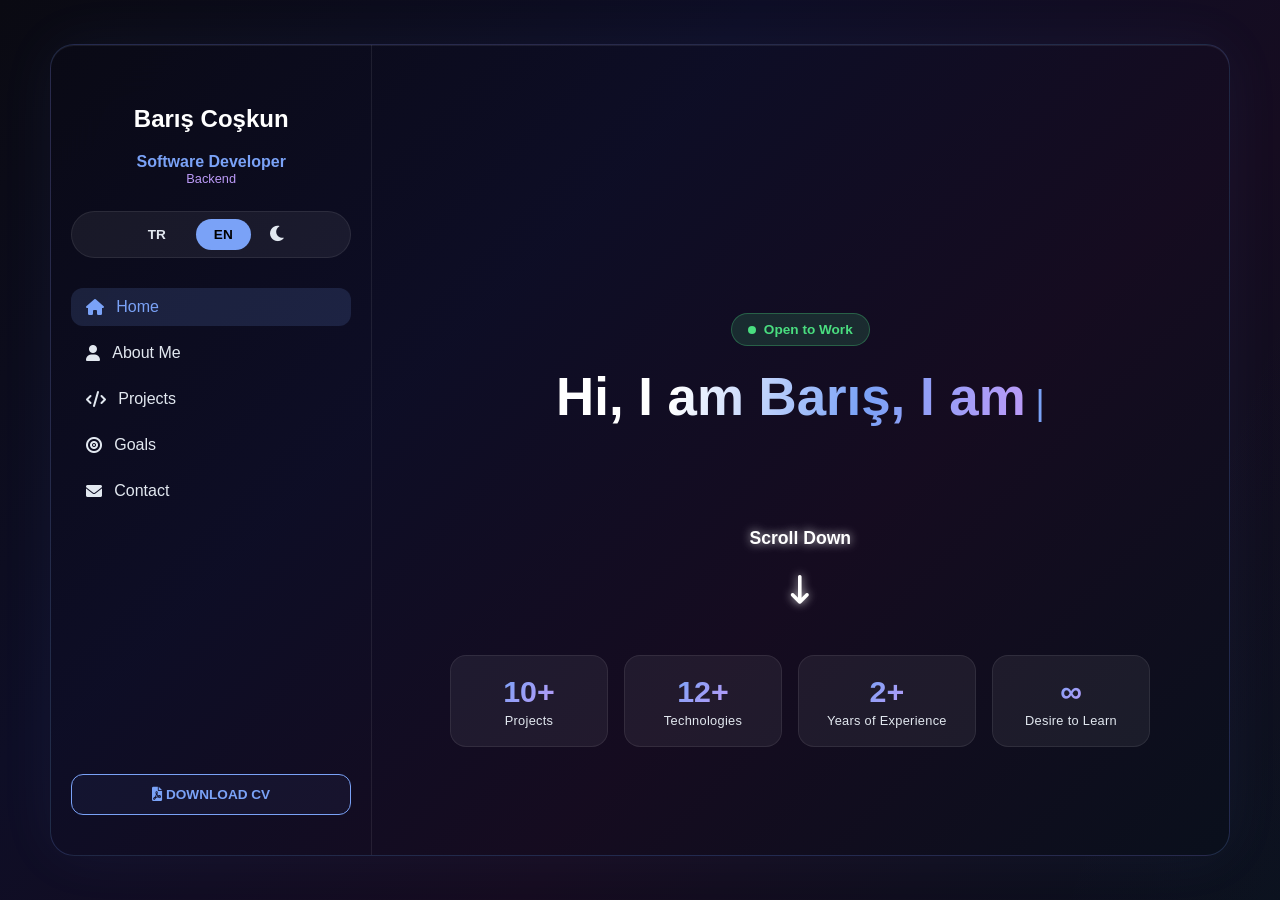
==== commit 98bcc90b: "feat: add contact form, fix nav transitions, improve mobile UI" ====
--- a/en.html
+++ b/en.html
@@ -303,10 +303,47 @@
             chat about technology.
           </p>
 
-          <div class="contact-primary">
-            <a href="mailto:bariscoskun441@gmail.com" class="main-contact-btn">
-              <i class="fa-solid fa-paper-plane"></i> Send an Email
-            </a>
+          <div class="contact-form-wrapper">
+            <form
+              id="contact-form"
+              action="https://formspree.io/f/meebplzy"
+              method="POST"
+              class="contact-form"
+            >
+              <div class="form-group">
+                <label for="contact-name">Full Name</label>
+                <input
+                  type="text"
+                  id="contact-name"
+                  name="name"
+                  placeholder="Your name..."
+                  required
+                />
+              </div>
+              <div class="form-group">
+                <label for="contact-email">Email</label>
+                <input
+                  type="email"
+                  id="contact-email"
+                  name="email"
+                  placeholder="example@mail.com"
+                  required
+                />
+              </div>
+              <div class="form-group">
+                <label for="contact-message">Message</label>
+                <textarea
+                  id="contact-message"
+                  name="message"
+                  placeholder="Write your message here..."
+                  rows="5"
+                  required
+                ></textarea>
+              </div>
+              <button type="submit" class="form-submit-btn">
+                <i class="fa-solid fa-paper-plane"></i> Send Message
+              </button>
+            </form>
           </div>
 
           <div class="contact-socials">
@@ -316,23 +353,22 @@
                 href="https://www.linkedin.com/in/bariscoskun441/"
                 target="_blank"
                 title="LinkedIn"
-                ><i class="fa-brands fa-linkedin"></i
-              ></a>
+                ><i class="fa-brands fa-linkedin"></i>
+              </a>
               <a
                 href="https://github.com/bariscoskunl"
                 target="_blank"
                 title="GitHub"
-                ><i class="fa-brands fa-github"></i
-              ></a>
+                ><i class="fa-brands fa-github"></i>
+              </a>
               <a
                 href="https://medium.com/@bariscoskun441"
                 target="_blank"
                 title="Medium"
-                ><i class="fa-brands fa-medium"></i
-              ></a>
-            </div>
-          </div>
-          <p class="footer-email">bariscoskun441@gmail.com</p>
+                ><i class="fa-brands fa-medium"></i>
+              </a>
+            </div>
+          </div>
         </section>
       </main>
     </div>
--- a/style.css
+++ b/style.css
@@ -105,6 +105,7 @@
     backdrop-filter: blur(25px); border-radius: 24px; border: 1px solid rgba(122, 162, 247, 0.2);
     box-shadow: 0 0 60px rgba(122, 162, 247, 0.06), inset 0 1px 0 rgba(255,255,255,0.07);
     transition: background 0.4s ease, border-color 0.3s ease;
+    overflow: hidden;
 }
 
 /* Sidebar */
@@ -155,7 +156,7 @@
 .mobile-cv-btn { display: none; } /* Masaüstünde görünmez */
 
 /* Özel ve İnce Scrollbar */
-.content-area { flex: 1; overflow-y: auto; padding: 0 50px; scroll-behavior: smooth; }
+.content-area { flex: 1; overflow-y: auto; overflow-x: hidden; padding: 0 50px; scroll-behavior: smooth; }
 .content-area::-webkit-scrollbar { width: 6px; }
 .content-area::-webkit-scrollbar-track { background: rgba(255,255,255,0.02); border-radius: 10px; }
 .content-area::-webkit-scrollbar-thumb { background: rgba(122, 162, 247, 0.3); border-radius: 10px; }
@@ -233,7 +234,7 @@
 .projects-sub-title i { color: var(--accent); font-size: 1.1rem; transition: color 0.3s ease; }
 
 /* Projeler */
-.projects-grid { display: grid; grid-template-columns: repeat(auto-fit, minmax(300px, 1fr)); gap: 20px; width: 100%; }
+.projects-grid { display: grid; grid-template-columns: repeat(auto-fit, minmax(280px, 1fr)); gap: 20px; width: 100%; }
 .p-card {
     background: var(--glass); padding: 30px; border-radius: 20px;
     border: 1px solid var(--border-color);
@@ -264,14 +265,111 @@
 .goal-card p { color: var(--text-dim); font-size: 0.95rem; line-height: 1.5; transition: color 0.3s ease; }
 .goal-card b { color: var(--accent); transition: color 0.3s ease; }
 
-/* İletişim */
+/* ===== İletişim Formu ===== */
 .contact-sub { color: var(--text-dim); margin-bottom: 30px; font-size: 1.1rem; transition: color 0.3s ease; }
+
+.contact-form-wrapper {
+    width: 100%;
+    max-width: 520px;
+    margin: 0 auto;
+}
+
+.contact-form {
+    display: flex;
+    flex-direction: column;
+    gap: 18px;
+    width: 100%;
+}
+
+.form-group {
+    display: flex;
+    flex-direction: column;
+    gap: 6px;
+    text-align: left;
+}
+
+.form-group label {
+    font-size: 0.85rem;
+    font-weight: 600;
+    color: var(--accent);
+    letter-spacing: 0.5px;
+    transition: color 0.3s ease;
+}
+
+.form-group input,
+.form-group textarea {
+    width: 100%;
+    padding: 14px 18px;
+    border: 1px solid var(--border-color);
+    border-radius: 14px;
+    background: var(--glass);
+    color: var(--text-bright);
+    font-size: 0.95rem;
+    font-family: 'Segoe UI', sans-serif;
+    transition: border-color 0.3s ease, background-color 0.3s ease, box-shadow 0.3s ease, color 0.3s ease;
+    outline: none;
+    box-sizing: border-box;
+}
+
+.form-group input::placeholder,
+.form-group textarea::placeholder {
+    color: var(--text-dim);
+    opacity: 0.5;
+}
+
+.form-group input:focus,
+.form-group textarea:focus {
+    border-color: var(--accent);
+    background: rgba(122, 162, 247, 0.06);
+    box-shadow: 0 0 16px rgba(122, 162, 247, 0.12);
+}
+
+.form-group textarea {
+    resize: vertical;
+    min-height: 120px;
+}
+
+.form-submit-btn {
+    display: inline-flex;
+    align-items: center;
+    justify-content: center;
+    gap: 10px;
+    background: linear-gradient(135deg, var(--accent) 0%, var(--accent-purple) 100%);
+    color: #000;
+    padding: 15px 40px;
+    border-radius: 40px;
+    text-decoration: none;
+    font-weight: bold;
+    font-size: 1.05rem;
+    border: none;
+    font-family: 'Segoe UI', sans-serif;
+    transition: transform 0.3s ease, box-shadow 0.3s ease, opacity 0.3s ease;
+    margin-top: 8px;
+    width: 100%;
+}
+
+.form-submit-btn:hover {
+    transform: scale(1.03);
+    box-shadow: 0 0 25px rgba(122, 162, 247, 0.45);
+}
+
+.form-submit-btn:disabled {
+    opacity: 0.7;
+    transform: none;
+    cursor: not-allowed !important;
+}
+
+.form-submit-btn i {
+    font-size: 1rem;
+}
+
+/* Eski buton (artık kullanılmıyor ama uyumluluk için tutalım) */
 .main-contact-btn { display: inline-flex; align-items: center; gap: 10px; background: linear-gradient(135deg, var(--accent) 0%, var(--accent-purple) 100%); color: #000; padding: 15px 40px; border-radius: 40px; text-decoration: none; font-weight: bold; font-size: 1.1rem; transition: transform 0.3s ease, box-shadow 0.3s ease; }
 .main-contact-btn:hover { transform: scale(1.05); box-shadow: 0 0 25px rgba(122, 162, 247, 0.45); }
 
-.contact-socials { margin-top: 60px; }
+.contact-socials { margin-top: 50px; }
 .contact-socials p { color: var(--text-bright); font-weight: bold; margin-bottom: 15px; font-size: 1.1rem; transition: color 0.3s ease; }
-.social-links { display: flex; gap: 25px; justify-content: center; }
+.social-links { display: flex; gap: 25px; justify-content: center; flex-wrap: wrap; }
 .social-links a { display: flex; justify-content: center; align-items: center; width: 50px; height: 50px; background: var(--glass); border-radius: 50%; border: 1px solid var(--border-color); text-decoration: none; transition: border-color 0.3s ease, background-color 0.3s ease, transform 0.4s ease-out, box-shadow 0.4s ease-out; }
 .social-links i { font-size: 1.5rem; color: var(--text-bright); transition: color 0.3s ease; }
 .social-links a:hover { border-color: var(--accent); background: rgba(122, 162, 247, 0.1); transform: translateY(-5px); box-shadow: 0 6px 18px rgba(122, 162, 247, 0.2); }
@@ -363,120 +461,6 @@
     font-size: 1.1rem;
 }
 
-/* 📱 MOBİL GÖRÜNÜM 📱 */
-@media (max-width: 768px) {
-    /* 1. Ana Konteyner */
-    .main-container {
-        flex-direction: column;
-        height: 100dvh;
-        width: 100%;
-        max-width: 100%;
-        border-radius: 0;
-        border: none;
-        overflow-x: hidden; 
-    }
-
-    /* 2. Sidebar  */
-    .sidebar { 
-        width: 100%; 
-        padding: 15px 20px; 
-        border-right: none; 
-        border-bottom: 1px solid var(--border-color); 
-        display: grid;
-        grid-template-areas: 
-            "profile lang"
-            "nav nav";
-        grid-template-columns: 1fr auto;
-        gap: 12px;
-        text-align: left;
-        box-sizing: border-box; 
-    }
-
-    .profile-header { grid-area: profile; }
-    .profile-header h2 { font-size: 1.2rem; margin: 0; }
-    .role-main { font-size: 0.8rem; margin-top: 2px; }
-    .role-sub { display: none; } 
-
-    /* 3. Dil Seçici*/
-    .lang-switcher { 
-        grid-area: lang; 
-        margin: 0; 
-        padding: 5px;
-        align-self: center;
-    }
-
-    .lang-btn {
-        font-size: 0.75rem;
-        padding: 5px 12px;
-    }
-
-    /* 4. Navigasyon — Fade Mask */
-    .nav-links { 
-        grid-area: nav; 
-        display: flex; 
-        overflow-x: auto; 
-        gap: 8px; 
-        padding: 5px 0; 
-        margin: 0;
-        scrollbar-width: none;
-        position: relative;
-        -webkit-mask-image: linear-gradient(to right, black 0%, black 78%, transparent 100%);
-        mask-image: linear-gradient(to right, black 0%, black 78%, transparent 100%);
-    }
-    
-    .nav-links::-webkit-scrollbar { display: none; } 
-
-    .nav-links li { margin: 0; flex-shrink: 0; }
-    .nav-links a { 
-        white-space: nowrap; 
-        font-size: 0.8rem; 
-        padding: 8px 12px; 
-        background: rgba(122, 162, 247, 0.05);
-    }
-
-    .cv-section { display: none; } 
-
-    /* 5. İçerik Alanı */
-    .content-area { 
-        padding: 0 15px; 
-        width: 100%;
-        box-sizing: border-box;
-    }
-
-    /* 6. Hero & Metin */
-    .typing-box { 
-        font-size: 1.5rem; 
-        min-height: 3.5rem; 
-        margin-bottom: 10px; 
-    }
-
-    .mobile-cv-btn { 
-        display: inline-flex; 
-        margin-top: 20px; 
-        width: 100%; 
-        justify-content: center;
-    }
-
-    /* 7. Izgara Yapıları */
-    .about-grid, .goals-grid, .tech-grid { 
-        grid-template-columns: 1fr; 
-        gap: 20px; 
-    }
-    
-    .main-avatar { width: 140px; height: 140px; }
-    
-    .goal-card i { font-size: 2rem; }
-
-    /* 8. Toast mobil */
-    .toast-notification {
-        bottom: 20px;
-        width: calc(100% - 40px);
-        max-width: 360px;
-        font-size: 0.88rem;
-        padding: 12px 20px;
-    }
-}
-
 /* Stats Row */
 .stats-row {
     display: flex;
@@ -523,16 +507,359 @@
     transition: color 0.3s ease;
 }
 
-/* Mobil */
+
+/* ====================================================================
+   📱 MOBİL GÖRÜNÜM 📱
+   ==================================================================== */
 @media (max-width: 768px) {
+    /* Global overflow fix */
+    html, body {
+        overflow-x: hidden;
+        width: 100%;
+    }
+
+    /* 1. Ana Konteyner */
+    .main-container {
+        flex-direction: column;
+        height: 100dvh;
+        width: 100%;
+        max-width: 100%;
+        border-radius: 0;
+        border: none;
+        overflow-x: hidden; 
+    }
+
+    /* 2. Sidebar — Mobilde compact yapı */
+    .sidebar { 
+        width: 100%; 
+        padding: 12px 16px; 
+        border-right: none; 
+        border-bottom: 1px solid var(--border-color); 
+        display: flex;
+        flex-direction: column;
+        gap: 8px;
+        text-align: left;
+        box-sizing: border-box;
+        flex-shrink: 0;
+    }
+
+    /* Profil + Dil seçici yan yana */
+    .sidebar > .profile-header,
+    .sidebar > .lang-switcher {
+        display: inline-flex;
+    }
+
+    .sidebar-top-row {
+        display: flex;
+        justify-content: space-between;
+        align-items: center;
+        width: 100%;
+    }
+
+    .profile-header { flex-shrink: 0; }
+    .profile-header h2 { font-size: 1.15rem; margin: 0; }
+    .role-main { font-size: 0.78rem; margin-top: 2px; }
+    .role-sub { display: none; } 
+
+    /* 3. Dil Seçici*/
+    .lang-switcher { 
+        margin: 0; 
+        padding: 4px;
+        align-self: center;
+        flex-shrink: 0;
+        gap: 6px;
+    }
+
+    .lang-btn {
+        font-size: 0.72rem;
+        padding: 5px 10px;
+    }
+
+    .theme-btn {
+        font-size: 0.95rem;
+    }
+
+    /* 4. Navigasyon — Yatay kaydırmalı, tüm linkler erişilebilir */
+    .nav-links { 
+        display: flex; 
+        overflow-x: auto; 
+        gap: 6px; 
+        padding: 4px 0; 
+        margin: 0;
+        scrollbar-width: none;
+        -webkit-overflow-scrolling: touch;
+        flex-shrink: 0;
+    }
+    
+    .nav-links::-webkit-scrollbar { display: none; } 
+
+    .nav-links li { margin: 0; flex-shrink: 0; }
+    .nav-links a { 
+        white-space: nowrap; 
+        font-size: 0.78rem; 
+        padding: 7px 12px; 
+        background: rgba(122, 162, 247, 0.05);
+        border-radius: 10px;
+        gap: 6px;
+    }
+
+    .nav-links a i {
+        font-size: 0.75rem;
+    }
+
+    .cv-section { display: none; } 
+
+    /* 5. İçerik Alanı */
+    .content-area { 
+        padding: 0 16px; 
+        width: 100%;
+        box-sizing: border-box;
+        overflow-x: hidden;
+    }
+
+    /* 6. Sayfa bölümleri */
+    .page-section {
+        padding: 50px 0;
+        min-height: auto;
+    }
+
+    /* 7. Hero & Metin */
+    .typing-box { 
+        font-size: 1.3rem; 
+        min-height: 3rem; 
+        margin-bottom: 10px; 
+    }
+
+    .typing-box h1 {
+        font-size: 1.3rem;
+    }
+
+    .mobile-cv-btn { 
+        display: inline-flex; 
+        margin-top: 20px; 
+        width: 100%; 
+        justify-content: center;
+    }
+
+    .scroll-indicator {
+        margin-top: 30px;
+        font-size: 0.95rem;
+    }
+
+    .scroll-indicator i {
+        font-size: 1.4rem;
+    }
+
+    /* 8. Section Titles */
+    .section-title {
+        font-size: 1.6rem;
+    }
+
+    .section-title::before {
+        margin-left: 0;
+    }
+
+    /* 9. Izgara Yapıları */
+    .about-grid { 
+        grid-template-columns: 1fr; 
+        gap: 24px; 
+        margin-top: 20px;
+    }
+
+    .about-main {
+        text-align: center;
+    }
+    
+    .main-avatar { width: 130px; height: 130px; border-radius: 24px; }
+    
+    .about-main p {
+        font-size: 0.95rem;
+        text-align: left;
+    }
+
+    .feature-item {
+        padding: 16px;
+        gap: 14px;
+    }
+
+    .feature-item i { font-size: 1.2rem; }
+    .feature-item h3 { font-size: 1rem; }
+    .feature-item p { font-size: 0.88rem; }
+
+    /* 10. Teknoloji grid */
+    .tech-grid {
+        gap: 8px;
+        margin-bottom: 30px;
+    }
+
+    .tech-badge {
+        padding: 8px 12px;
+        gap: 8px;
+        border-radius: 10px;
+    }
+
+    .tech-badge i { font-size: 1.1rem; }
+    .tech-badge span { font-size: 0.8rem; }
+    .tech-badge .tech-level { font-size: 0.65rem; padding: 2px 6px; }
+
+    /* 11. Projeler grid */
+    .projects-grid {
+        grid-template-columns: 1fr;
+        gap: 14px;
+    }
+
+    .p-card {
+        padding: 22px;
+    }
+
+    .p-header h3 { font-size: 1rem; }
+    .p-card p { font-size: 0.88rem; }
+
+    .projects-sub-title {
+        font-size: 1.1rem;
+        margin-top: 24px;
+    }
+
+    /* 12. Hedefler grid */
+    .goals-grid { 
+        grid-template-columns: 1fr; 
+        gap: 14px; 
+    }
+    
+    .goal-card {
+        padding: 22px;
+    }
+
+    .goal-card i { font-size: 1.8rem; margin-bottom: 14px; }
+    .goal-card h3 { font-size: 1rem; }
+    .goal-card p { font-size: 0.88rem; }
+
+    /* 13. İletişim Formu Mobil */
+    .contact-form-wrapper {
+        max-width: 100%;
+    }
+
+    .form-group input,
+    .form-group textarea {
+        padding: 12px 14px;
+        font-size: 0.9rem;
+        border-radius: 12px;
+    }
+
+    .form-submit-btn {
+        padding: 14px 24px;
+        font-size: 0.95rem;
+    }
+
+    .contact-sub {
+        font-size: 0.95rem;
+        margin-bottom: 20px;
+    }
+
+    .contact-socials {
+        margin-top: 36px;
+    }
+
+    .contact-socials p {
+        font-size: 0.95rem;
+    }
+
+    .social-links {
+        gap: 16px;
+    }
+
+    .social-links a {
+        width: 44px;
+        height: 44px;
+    }
+
+    .social-links i {
+        font-size: 1.2rem;
+    }
+
+    .footer-email {
+        font-size: 0.85rem;
+        margin-top: 24px;
+    }
+
+    /* 14. Stats Mobil */
     .stats-row {
-        gap: 10px;
-        margin-top: 30px;
+        gap: 8px;
+        margin-top: 24px;
     }
     .stat-item {
-        padding: 14px 18px;
-        min-width: 80px;
-    }
-    .stat-num { font-size: 1.5rem; }
-    .stat-label { font-size: 0.75rem; }
-}
+        padding: 12px 16px;
+        min-width: 70px;
+        border-radius: 12px;
+    }
+    .stat-num { font-size: 1.3rem; }
+    .stat-label { font-size: 0.7rem; }
+
+    /* 15. Status badge mobil */
+    .status-badge {
+        font-size: 0.78rem;
+        padding: 6px 14px;
+    }
+
+    /* 16. Modal mobil */
+    .modal-content {
+        padding: 28px 22px;
+        border-radius: 18px;
+        width: 92%;
+    }
+
+    .modal-content h2 { font-size: 1.2rem; }
+    .modal-content p { font-size: 0.92rem; }
+
+    /* 17. Toast mobil */
+    .toast-notification {
+        bottom: 20px;
+        width: calc(100% - 32px);
+        max-width: 360px;
+        font-size: 0.85rem;
+        padding: 12px 18px;
+    }
+
+    /* 18. Pill btn & section footer */
+    .pill-btn {
+        font-size: 0.85rem;
+        padding: 9px 18px;
+    }
+
+    .section-footer {
+        margin-top: 24px;
+    }
+
+    /* 19. CV btn mobil */
+    .cv-btn {
+        font-size: 0.8rem;
+        padding: 10px;
+    }
+}
+
+/* ===== Küçük ekranlar (< 400px) ===== */
+@media (max-width: 400px) {
+    .typing-box {
+        font-size: 1.1rem;
+    }
+
+    .typing-box h1 {
+        font-size: 1.1rem;
+    }
+
+    .stat-item {
+        padding: 10px 12px;
+        min-width: 60px;
+    }
+
+    .stat-num { font-size: 1.1rem; }
+    .stat-label { font-size: 0.65rem; }
+
+    .sidebar {
+        padding: 10px 12px;
+    }
+
+    .content-area {
+        padding: 0 12px;
+    }
+}
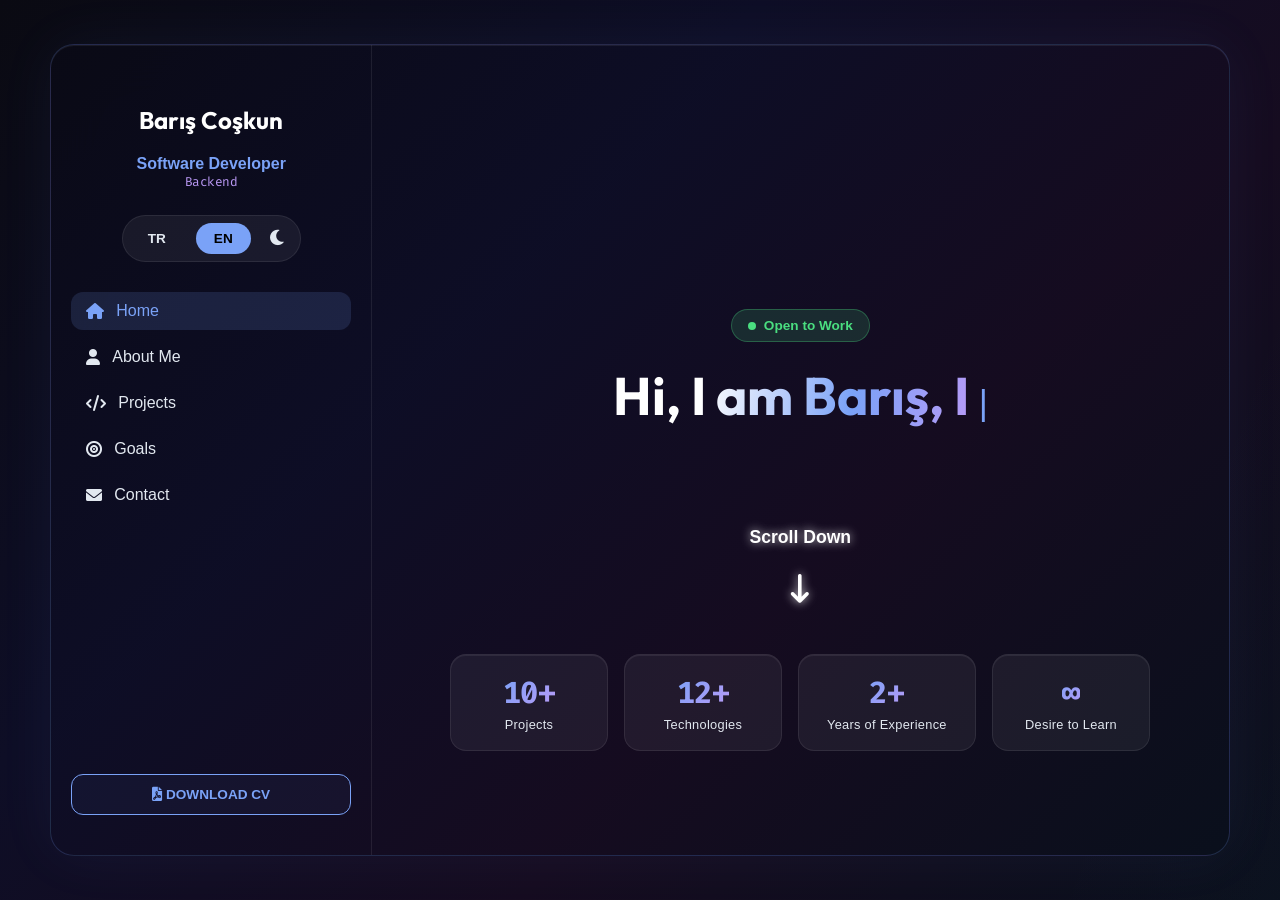
==== commit 3d12f811: "feat(ui): tipografi, derinlik ve erişilebilirlik iyileştirmeleri - Google Fonts'tan Inter, Outfit ve" ====
--- a/en.html
+++ b/en.html
@@ -17,6 +17,70 @@
     <meta charset="UTF-8" />
     <meta name="viewport" content="width=device-width, initial-scale=1.0" />
     <title>Barış Coşkun | Software Developer</title>
+
+    <!-- SEO: Canonical & Language Alternates -->
+    <link rel="canonical" href="https://bariscoskun.tech/en.html" />
+    <link rel="alternate" hreflang="tr" href="https://bariscoskun.tech/" />
+    <link
+      rel="alternate"
+      hreflang="en"
+      href="https://bariscoskun.tech/en.html"
+    />
+    <link
+      rel="alternate"
+      hreflang="x-default"
+      href="https://bariscoskun.tech/"
+    />
+    <meta name="theme-color" content="#0a0a12" />
+
+    <!-- ========================================== -->
+    <!-- OPEN GRAPH / SEO / SOSYAL MEDYA ETİKETLERİ -->
+    <!-- ========================================== -->
+    <meta
+      name="description"
+      content="Personal portfolio website of Barış Coşkun, focusing on the .NET ecosystem and backend development. Explore my projects and future goals."
+    />
+    <meta name="robots" content="index, follow" />
+
+    <!-- Facebook / LinkedIn / WhatsApp -->
+    <meta property="og:type" content="website" />
+    <meta property="og:url" content="https://bariscoskun.tech/en.html" />
+    <meta property="og:title" content="Barış Coşkun | Software Developer" />
+    <meta
+      property="og:description"
+      content="Personal portfolio website of Barış Coşkun, focusing on the .NET ecosystem and backend development."
+    />
+    <meta
+      property="og:image"
+      content="https://bariscoskun.tech/assets/og-image.png"
+    />
+    <meta property="og:image:width" content="1200" />
+    <meta property="og:image:height" content="630" />
+
+    <!-- Twitter -->
+    <meta property="twitter:card" content="summary_large_image" />
+    <meta property="twitter:url" content="https://bariscoskun.tech/en.html" />
+    <meta
+      property="twitter:title"
+      content="Barış Coşkun | Software Developer"
+    />
+    <meta
+      property="twitter:description"
+      content="Personal portfolio website of Barış Coşkun, focusing on the .NET ecosystem and backend development."
+    />
+    <meta
+      property="twitter:image"
+      content="https://bariscoskun.tech/assets/og-image.png"
+    />
+    <!-- ========================================== -->
+
+    <link rel="preconnect" href="https://fonts.googleapis.com" />
+    <link rel="preconnect" href="https://fonts.gstatic.com" crossorigin />
+    <link
+      href="https://fonts.googleapis.com/css2?family=Fira+Code:wght@400;500;600;700&family=Inter:wght@300;400;500;600&family=Outfit:wght@500;600;700&display=swap"
+      rel="stylesheet"
+    />
+
     <link
       rel="icon"
       type="image/png"
@@ -42,18 +106,25 @@
 
     <div class="main-container">
       <nav class="sidebar">
-        <div class="profile-header">
-          <h2>Barış Coşkun</h2>
-          <span class="role-main">Software Developer</span>
-          <span class="role-sub">Backend</span>
-        </div>
-
-        <div class="lang-switcher">
-          <a href="index.html" class="lang-btn">TR</a>
-          <a href="en.html" class="lang-btn active">EN</a>
-          <button id="theme-toggle" class="theme-btn" title="Change Theme">
-            <i class="fa-solid fa-moon"></i>
-          </button>
+        <div class="sidebar-top-row">
+          <div class="profile-header">
+            <h2>Barış Coşkun</h2>
+            <span class="role-main">Software Developer</span>
+            <span class="role-sub">Backend</span>
+          </div>
+
+          <div class="lang-switcher">
+            <a href="index.html" class="lang-btn">TR</a>
+            <a href="en.html" class="lang-btn active">EN</a>
+            <button
+              id="theme-toggle"
+              class="theme-btn"
+              title="Change Theme"
+              aria-label="Change Theme"
+            >
+              <i class="fa-solid fa-moon"></i>
+            </button>
+          </div>
         </div>
 
         <ul class="nav-links">
@@ -77,7 +148,11 @@
         </ul>
 
         <div class="cv-section">
-          <a href="assets/BARIŞ_COŞKUN_CV_EN.pdf" target="_blank" class="cv-btn"
+          <a
+            href="assets/BARIŞ_COŞKUN_CV_EN.pdf"
+            target="_blank"
+            rel="noopener noreferrer"
+            class="cv-btn"
             ><i class="fa-solid fa-file-pdf"></i> DOWNLOAD CV</a
           >
         </div>
@@ -87,12 +162,18 @@
         <section id="hero" class="page-section center-flex">
           <div class="status-badge"><span class="dot"></span> Open to Work</div>
           <div class="typing-box">
-            <h1 id="typing-text-en"></h1>
-            <span class="cursor">|</span>
+            <h1>
+              <span class="sr-only"
+                >Hi, I am Barış, I am a Software Developer.</span
+              >
+              <span id="typing-text-en" aria-hidden="true"></span>
+            </h1>
+            <span class="cursor" aria-hidden="true">|</span>
           </div>
           <a
             href="assets/BARIŞ_COŞKUN_CV_EN.pdf"
             target="_blank"
+            rel="noopener noreferrer"
             class="cv-btn mobile-cv-btn"
             ><i class="fa-solid fa-file-pdf"></i> DOWNLOAD CV</a
           >
@@ -129,6 +210,8 @@
                 src="assets/IMG.jpg"
                 alt="Barış Coşkun"
                 class="main-avatar"
+                loading="lazy"
+                decoding="async"
               />
               <p>
                 As a <strong>24-year-old</strong> software developer, I have
@@ -252,6 +335,7 @@
             <a
               href="https://github.com/bariscoskunl"
               target="_blank"
+              rel="noopener noreferrer"
               class="pill-btn"
               ><i class="fa-brands fa-github"></i> View All Projects</a
             >
@@ -317,6 +401,7 @@
                   id="contact-name"
                   name="name"
                   placeholder="Your name..."
+                  autocomplete="name"
                   required
                 />
               </div>
@@ -327,6 +412,7 @@
                   id="contact-email"
                   name="email"
                   placeholder="example@mail.com"
+                  autocomplete="email"
                   required
                 />
               </div>
@@ -352,18 +438,21 @@
               <a
                 href="https://www.linkedin.com/in/bariscoskun441/"
                 target="_blank"
+                rel="noopener noreferrer"
                 title="LinkedIn"
                 ><i class="fa-brands fa-linkedin"></i>
               </a>
               <a
                 href="https://github.com/bariscoskunl"
                 target="_blank"
+                rel="noopener noreferrer"
                 title="GitHub"
                 ><i class="fa-brands fa-github"></i>
               </a>
               <a
                 href="https://medium.com/@bariscoskun441"
                 target="_blank"
+                rel="noopener noreferrer"
                 title="Medium"
                 ><i class="fa-brands fa-medium"></i>
               </a>
--- a/style.css
+++ b/style.css
@@ -10,7 +10,10 @@
     --bg-main: #000000;
     --bg-container: linear-gradient(135deg, rgba(10, 10, 22, 0.96) 0%, rgba(14, 14, 38, 0.96) 35%, rgba(22, 12, 32, 0.96) 65%, rgba(10, 16, 28, 0.96) 100%);
     --border-color: rgba(255, 255, 255, 0.08);
-    --modal-bg: linear-gradient(135deg, #13131f 0%, #1a1228 100%);
+    --modal-bg: linear-gradient(135deg, #13131f 0%, #1a1228 100%);    
+    --font-body: 'Inter', sans-serif;
+    --font-display: 'Outfit', sans-serif;
+    --font-mono: 'Fira Code', monospace;
 }
 .light-theme {
     /* Aydınlık Tema Renkleri */
@@ -28,12 +31,33 @@
     --modal-bg: linear-gradient(135deg, #ffffff 0%, #f8fafc 100%);
 }
 
+/* Ekran okuyucular için görsel olarak gizli, erişilebilir metin */
+.sr-only {
+    position: absolute;
+    width: 1px;
+    height: 1px;
+    padding: 0;
+    margin: -1px;
+    overflow: hidden;
+    clip: rect(0, 0, 0, 0);
+    white-space: nowrap;
+    border: 0;
+}
+
 /* Özel </> İmleci */
 body, html {
     margin: 0; padding: 0; box-sizing: border-box; font-family: 'Segoe UI', sans-serif; scroll-behavior: smooth;
     cursor: url("data:image/svg+xml,%3Csvg xmlns='http://www.w3.org/2000/svg' width='48' height='48' viewBox='0 0 48 48'%3E%3Ccircle cx='6' cy='6' r='4' fill='%237aa2f7' stroke='white' stroke-width='1.5'/%3E%3Ctext x='14' y='22' font-size='16' fill='%237aa2f7' font-family='monospace' font-weight='bold'%3E%26lt;/ %26gt;%3C/text%3E%3C/svg%3E") 6 6, auto;
 }
-
+h1, h2, h3, .section-title, .typing-box h1, .profile-header h2 {
+    font-family: var(--font-display);
+}
+
+/* Veri, Etiket ve İstatistikler İçin Monospace Uygulaması */
+.stat-num, .p-tag, .tech-level, .role-sub {
+    font-family: var(--font-mono);
+    letter-spacing: -0.5px;
+}
 /* Yeşil Nokta + </> (Linkler üzerinde) */
 a, button, .close, .cv-btn, .lang-btn, .detail-btn, .pill-btn, .main-contact-btn, .top-link-btn {
     cursor: url("data:image/svg+xml,%3Csvg xmlns='http://www.w3.org/2000/svg' width='48' height='48' viewBox='0 0 48 48'%3E%3Ccircle cx='6' cy='6' r='4' fill='%234ade80' stroke='white' stroke-width='1.5'/%3E%3Ctext x='14' y='22' font-size='16' fill='%234ade80' font-family='monospace' font-weight='bold'%3E%26lt;/ %26gt;%3C/text%3E%3C/svg%3E") 6 6, pointer !important;
@@ -420,7 +444,11 @@
     opacity: 1;
 }
 
-.close { position: absolute; right: 25px; top: 15px; font-size: 2rem; cursor: pointer; color: var(--text-dim); transition: color 0.3s ease, transform 0.2s ease; }
+.close {
+    position: absolute; right: 25px; top: 15px; font-size: 2rem; cursor: pointer; color: var(--text-dim);
+    transition: color 0.3s ease, transform 0.2s ease;
+    background: none; border: none; padding: 0; line-height: 1; font-family: inherit;
+}
 .close:hover { color: #ff4d4d; transform: scale(1.15); }
 .modal-content h2 { color: var(--accent); margin-bottom: 15px; border-bottom: 1px solid rgba(255,255,255,0.1); padding-bottom: 10px; transition: color 0.3s ease; }
 .modal-content p { margin: 15px 0; color: var(--text-dim); line-height: 1.6; font-size: 1.05rem; transition: color 0.3s ease; }
@@ -507,7 +535,28 @@
     transition: color 0.3s ease;
 }
 
-
+/* --- KARTLAR İÇİN MALZEME BÜTÜNLÜĞÜ (INSET SHADOW) --- */
+.feature-item, .tech-badge, .p-card, .goal-card, .stat-item, .social-links a {
+    box-shadow: inset 0 1px 0 rgba(255, 255, 255, 0.07);
+}
+.tech-badge:hover {
+    box-shadow: inset 0 1px 0 rgba(255, 255, 255, 0.07), 0 6px 20px rgba(122, 162, 247, 0.2), 0 0 12px rgba(122, 162, 247, 0.08);
+}
+.p-card:hover {
+    box-shadow: inset 0 1px 0 rgba(255, 255, 255, 0.07), 0 12px 32px rgba(122, 162, 247, 0.18), 0 0 16px rgba(122, 162, 247, 0.06);
+}
+.goal-card:hover {
+    box-shadow: inset 0 1px 0 rgba(255, 255, 255, 0.07), 0 8px 24px rgba(122, 162, 247, 0.15);
+}
+.feature-item:hover {
+    box-shadow: inset 0 1px 0 rgba(255, 255, 255, 0.07), 0 8px 24px rgba(122, 162, 247, 0.12);
+}
+.stat-item:hover {
+    box-shadow: inset 0 1px 0 rgba(255, 255, 255, 0.07), 0 6px 18px rgba(122, 162, 247, 0.15);
+}
+.social-links a:hover {
+    box-shadow: inset 0 1px 0 rgba(255, 255, 255, 0.07), 0 6px 18px rgba(122, 162, 247, 0.2);
+}
 /* ====================================================================
    📱 MOBİL GÖRÜNÜM 📱
    ==================================================================== */
@@ -543,12 +592,7 @@
         flex-shrink: 0;
     }
 
-    /* Profil + Dil seçici yan yana */
-    .sidebar > .profile-header,
-    .sidebar > .lang-switcher {
-        display: inline-flex;
-    }
-
+    /* 3. Profil + Dil seçici yan yana (sidebar-top-row ile) */
     .sidebar-top-row {
         display: flex;
         justify-content: space-between;
@@ -561,7 +605,7 @@
     .role-main { font-size: 0.78rem; margin-top: 2px; }
     .role-sub { display: none; } 
 
-    /* 3. Dil Seçici*/
+    /* 4. Dil Seçici*/
     .lang-switcher { 
         margin: 0; 
         padding: 4px;
@@ -579,7 +623,7 @@
         font-size: 0.95rem;
     }
 
-    /* 4. Navigasyon — Yatay kaydırmalı, tüm linkler erişilebilir */
+    /* 5. Navigasyon — Yatay kaydırmalı, tüm linkler erişilebilir */
     .nav-links { 
         display: flex; 
         overflow-x: auto; 
@@ -609,7 +653,7 @@
 
     .cv-section { display: none; } 
 
-    /* 5. İçerik Alanı */
+    /* 6. İçerik Alanı */
     .content-area { 
         padding: 0 16px; 
         width: 100%;
@@ -617,13 +661,13 @@
         overflow-x: hidden;
     }
 
-    /* 6. Sayfa bölümleri */
+    /* 7. Sayfa bölümleri */
     .page-section {
         padding: 50px 0;
         min-height: auto;
     }
 
-    /* 7. Hero & Metin */
+    /* 8. Hero & Metin */
     .typing-box { 
         font-size: 1.3rem; 
         min-height: 3rem; 
@@ -650,7 +694,7 @@
         font-size: 1.4rem;
     }
 
-    /* 8. Section Titles */
+    /* 9. Section Titles */
     .section-title {
         font-size: 1.6rem;
     }
@@ -659,7 +703,7 @@
         margin-left: 0;
     }
 
-    /* 9. Izgara Yapıları */
+    /* 10. Izgara Yapıları */
     .about-grid { 
         grid-template-columns: 1fr; 
         gap: 24px; 
@@ -686,7 +730,7 @@
     .feature-item h3 { font-size: 1rem; }
     .feature-item p { font-size: 0.88rem; }
 
-    /* 10. Teknoloji grid */
+    /* 11. Teknoloji grid */
     .tech-grid {
         gap: 8px;
         margin-bottom: 30px;
@@ -702,7 +746,7 @@
     .tech-badge span { font-size: 0.8rem; }
     .tech-badge .tech-level { font-size: 0.65rem; padding: 2px 6px; }
 
-    /* 11. Projeler grid */
+    /* 12. Projeler grid */
     .projects-grid {
         grid-template-columns: 1fr;
         gap: 14px;
@@ -720,7 +764,7 @@
         margin-top: 24px;
     }
 
-    /* 12. Hedefler grid */
+    /* 13. Hedefler grid */
     .goals-grid { 
         grid-template-columns: 1fr; 
         gap: 14px; 
@@ -734,7 +778,7 @@
     .goal-card h3 { font-size: 1rem; }
     .goal-card p { font-size: 0.88rem; }
 
-    /* 13. İletişim Formu Mobil */
+    /* 14. İletişim Formu Mobil */
     .contact-form-wrapper {
         max-width: 100%;
     }
@@ -782,7 +826,7 @@
         margin-top: 24px;
     }
 
-    /* 14. Stats Mobil */
+    /* 15. Stats Mobil */
     .stats-row {
         gap: 8px;
         margin-top: 24px;
@@ -795,13 +839,13 @@
     .stat-num { font-size: 1.3rem; }
     .stat-label { font-size: 0.7rem; }
 
-    /* 15. Status badge mobil */
+    /* 16. Status badge mobil */
     .status-badge {
         font-size: 0.78rem;
         padding: 6px 14px;
     }
 
-    /* 16. Modal mobil */
+    /* 17. Modal mobil */
     .modal-content {
         padding: 28px 22px;
         border-radius: 18px;
@@ -811,7 +855,7 @@
     .modal-content h2 { font-size: 1.2rem; }
     .modal-content p { font-size: 0.92rem; }
 
-    /* 17. Toast mobil */
+    /* 18. Toast mobil */
     .toast-notification {
         bottom: 20px;
         width: calc(100% - 32px);
@@ -820,7 +864,7 @@
         padding: 12px 18px;
     }
 
-    /* 18. Pill btn & section footer */
+    /* 19. Pill btn & section footer */
     .pill-btn {
         font-size: 0.85rem;
         padding: 9px 18px;
@@ -830,7 +874,7 @@
         margin-top: 24px;
     }
 
-    /* 19. CV btn mobil */
+    /* 20. CV btn mobil */
     .cv-btn {
         font-size: 0.8rem;
         padding: 10px;
@@ -863,3 +907,50 @@
         padding: 0 12px;
     }
 }
+/* ====================================================================
+   UX & ERİŞİLEBİLİRLİK (FOCUS, ACTIVE, REDUCED MOTION)
+   ==================================================================== */
+
+/* --- KLAVYE ODAĞI (FOCUS-VISIBLE) --- */
+*:focus { outline: none; }
+*:focus-visible {
+    outline: 2px solid var(--accent);
+    outline-offset: 4px;
+    box-shadow: 0 0 12px rgba(122, 162, 247, 0.4);
+}
+button:focus-visible, a:focus-visible, input:focus-visible, textarea:focus-visible {
+    border-radius: inherit;
+}
+input:focus-visible, textarea:focus-visible {
+    outline-offset: 0;
+    box-shadow: 0 0 0 2px var(--accent), 0 0 16px rgba(122, 162, 247, 0.15);
+}
+
+/* --- BUTON TIKLAMA ETKİLEŞİMLERİ (ACTIVE) --- */
+button:active, .cv-btn:active, .lang-btn:active, .detail-btn:active, .pill-btn:active, .social-links a:active, .form-submit-btn:active {
+    transform: scale(0.94) !important;
+    transition: transform 0.1s cubic-bezier(0.4, 0, 0.2, 1) !important;
+}
+.p-card:active, .goal-card:active, .tech-badge:active {
+    transform: translateY(0) scale(0.98);
+    transition: transform 0.1s ease;
+}
+
+/* --- ERİŞİLEBİLİRLİK: HAREKETİ AZALT --- */
+@media (prefers-reduced-motion: reduce) {
+    html { scroll-behavior: auto !important; }
+    *, *::before, *::after {
+        animation-duration: 0.01ms !important;
+        animation-iteration-count: 1 !important;
+        transition-duration: 0.01ms !important;
+    }
+    .cursor { animation: none !important; opacity: 1 !important; }
+    .status-badge .dot { animation: none !important; opacity: 1 !important; }
+    .scroll-indicator { animation: none !important; transform: none !important; }
+    body::after { display: none !important; }
+    .animate-on-scroll {
+        opacity: 1 !important;
+        transform: translateY(0) !important;
+        transition: none !important;
+    }
+}
